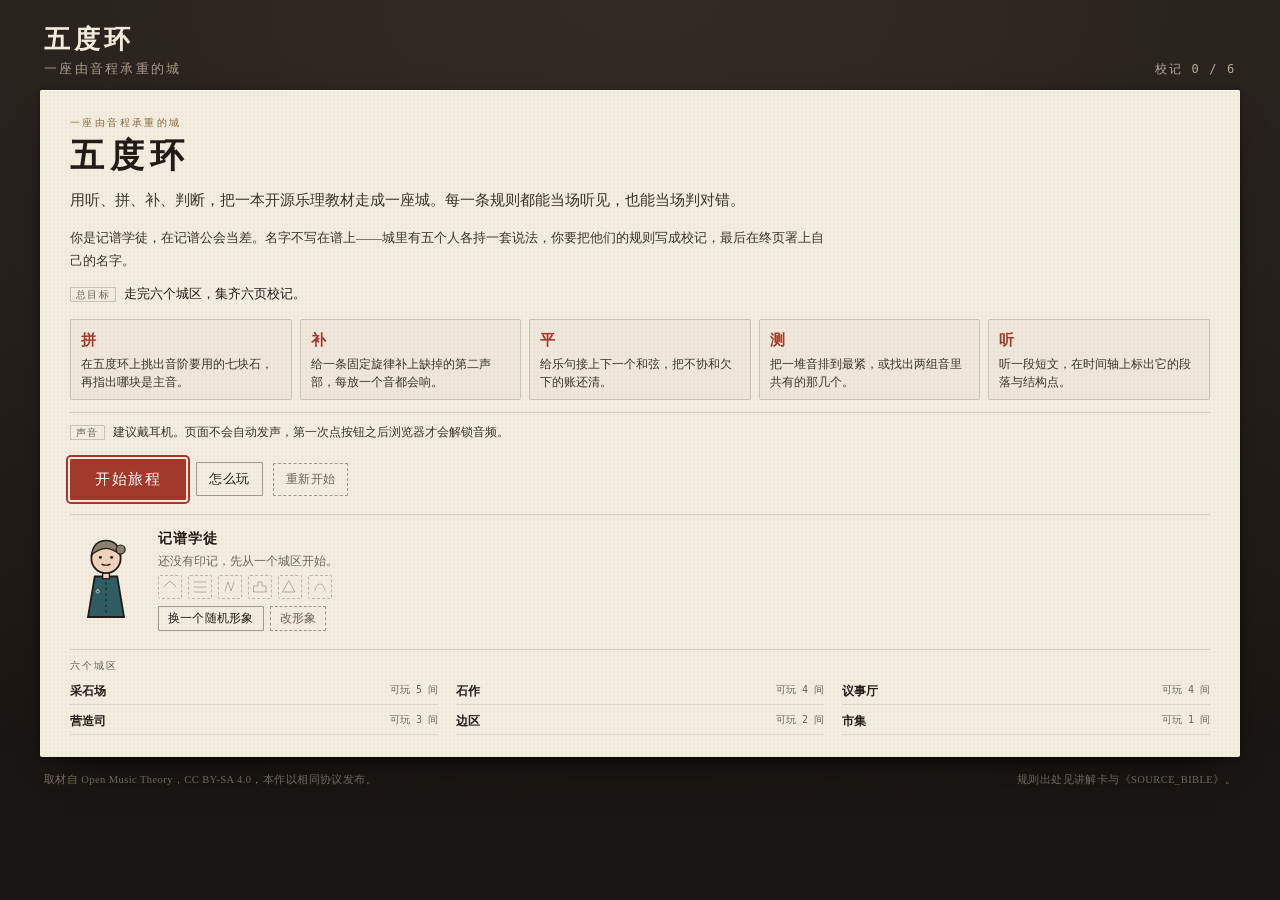
==== games/fifths-ring/app/index.html @ 3cb787b0 "feat(fifths-ring): 节奏桥梁 MVP — 两间可玩房 - 采石场新增两间节奏房：把桥板铺满（4/4，每拍落音）、复拍子的桥（6/8，两组落音且不得跨组界） - 动词只有「铺」：点小节" ====
<!DOCTYPE html>
<html lang="zh-Hans">
<head>
<meta charset="utf-8">
<meta name="viewport" content="width=device-width, initial-scale=1">
<title>五度环 · 一座由音程承重的城</title>
<link rel="stylesheet" href="styles.css?v=30">
</head>
<body>
<div class="desk">

  <header class="masthead">
    <div class="masthead-left">
      <div class="brand">五度环</div>
      <p class="subtitle">一座由音程承重的城</p>
    </div>
    <div class="masthead-right">
      <div class="seal-count">校记 <span id="sealCount">0</span> / <span id="sealTotal">6</span></div>
      <button class="btn btn-quiet" id="btnLanding" type="button" hidden>首页</button>
      <button class="btn btn-quiet" id="btnBackMap" type="button" hidden>回到环城</button>
    </div>
  </header>


  <main class="board landing" id="viewLanding" hidden>
    <section class="paper landing-paper">
      <div class="landing-head">
        <p class="landing-kicker">一座由音程承重的城</p>
        <h1 class="landing-title">五度环</h1>
        <p class="landing-lead">用听、拼、补、判断，把一本开源乐理教材走成一座城。每一条规则都能当场听见，也能当场判对错。</p>
      </div>

      <p class="landing-who">你是记谱学徒，在记谱公会当差。名字不写在谱上——城里有五个人各持一套说法，你要把他们的规则写成校记，最后在终页署上自己的名字。</p>

      <div class="landing-goal">
        <span class="m-label">总目标</span>走完六个城区，集齐六页校记。
      </div>

      <ul class="landing-actions" id="landingActions">
        <li><b>拼</b><span>在五度环上挑出音阶要用的七块石，再指出哪块是主音。</span></li>
        <li><b>补</b><span>给一条固定旋律补上缺掉的第二声部，每放一个音都会响。</span></li>
        <li><b>平</b><span>给乐句接上下一个和弦，把不协和欠下的账还清。</span></li>
        <li><b>测</b><span>把一堆音排到最紧，或找出两组音里共有的那几个。</span></li>
        <li><b>听</b><span>听一段短文，在时间轴上标出它的段落与结构点。</span></li>
      </ul>

      <div class="landing-sound">
        <span class="m-label">声音</span>建议戴耳机。页面不会自动发声，第一次点按钮之后浏览器才会解锁音频。
      </div>

      <div class="landing-cta">
        <button class="btn btn-ink btn-lg" id="btnStart" type="button">开始旅程</button>
        <button class="btn" id="btnHelpLanding" type="button">怎么玩</button>
        <button class="btn btn-quiet" id="btnReset" type="button">重新开始</button>
        <span class="reset-confirm" id="resetConfirm" hidden>
          这会清掉所有校记和进度，不能撤销。
          <button class="btn btn-danger" id="btnResetYes" type="button">确定清除</button>
          <button class="btn" id="btnResetNo" type="button">取消</button>
        </span>
      </div>

      <div class="landing-avatar" id="landingAvatar"></div>

      <div class="landing-districts">
        <div class="landing-districts-label">六个城区</div>
        <ul id="landingDistrictList"></ul>
      </div>
    </section>
  </main>

  <main class="board" id="viewMap" hidden>
    <section class="paper" aria-label="环城地图">
      <div class="paper-head">
        <h2>环城</h2>
        <div class="paper-meta">十二块石 · 六城区</div>
      </div>
      <div class="ring-host" id="cityHost"></div>
      <div class="city-note">相邻两块石相差一个纯五度。城区越往外，常音越弱。</div>
    </section>
    <aside class="margin-col">
      <div class="district-panel" id="districtPanel"></div>
      <div class="source-note">
        固定旋律与规则取自 Open Music Theory（CC BY-SA 4.0），谱面自绘。
        <span>角色与环城为虚构设定。</span>
      </div>
    </aside>
  </main>

  <main class="board" id="viewRoom" hidden>
    <section class="paper" aria-label="工作页">
      <div class="paper-head">
        <h2 id="roomTitle">—</h2>
        <div class="paper-meta" id="roomMeta">—</div>
      </div>
      <div class="room-body" id="roomBody"></div>
      <div class="controls" id="roomActions"></div>
    </section>
    <aside class="margin-col">
      <div class="bust">
        <div class="bust-art" id="avatarBust"></div>
        <div class="bust-side">
          <div class="bust-name">记谱学徒</div>
          <p class="avatar-say" id="avatarSay">卡住了就点下面的提示，我按三档给。</p>
          <button class="btn btn-hint" id="btnHint" type="button">让学徒提示</button>
        </div>
      </div>
      <div class="character">
        <div class="char-name" id="charName">—</div>
        <p class="char-line" id="charLine">—</p>
      </div>
      <div class="marks">
        <div class="marks-label">页边标记</div>
        <ul class="mark-list" id="markList"></ul>
      </div>
      <button class="btn btn-teach btn-help" id="btnHelp" type="button">怎么玩</button>
      <button class="btn btn-teach" id="btnTeach" type="button">这一章的讲解</button>
      <div class="source-note" id="roomSource">—</div>
    </aside>
  </main>

  <div class="veil" id="veil" hidden>
    <div class="sheet" role="dialog" aria-modal="true" aria-labelledby="verdictTitle">
      <div class="sheet-eyebrow" id="verdictEyebrow">校毕</div>
      <h2 id="verdictTitle">—</h2>
      <div id="verdictBody"></div>
      <div class="sheet-actions" id="sheetActions"></div>
    </div>
  </div>

  <div class="veil" id="teachVeil" hidden>
    <div class="sheet sheet-wide" role="dialog" aria-modal="true" aria-labelledby="teachTitle">
      <div class="sheet-eyebrow" id="teachWho">讲解</div>
      <h2 id="teachTitle">—</h2>
      <div id="teachBody"></div>
      <div class="sheet-actions">
        <button class="btn btn-ink" id="btnTeachClose" type="button">记下了</button>
      </div>
    </div>
  </div>

  <footer class="colophon">
    <span>取材自 Open Music Theory，CC BY-SA 4.0，本作以相同协议发布。</span>
    <span>规则出处见讲解卡与《SOURCE_BIBLE》。</span>
  </footer>
</div>
<script src="game.js?v=30"></script>
</body>
</html>
---- games/fifths-ring/app/styles.css ----
:root{
  --paper:#f3ede0;
  --paper-dim:#e7dfcd;
  --ink:#211c18;
  --ink-soft:#6f6455;
  --ochre:#a3392a;
  --indigo:#2f5d63;
  --gold:#8a6d3b;
  --desk:#241f1b;
  --serif:"Songti SC","Iowan Old Style",Georgia,"Times New Roman",serif;
  --mono:ui-monospace,"SFMono-Regular",Menlo,Consolas,monospace;
}

*{box-sizing:border-box}

/* hidden 必须真的隐藏，不能被组件的 display 规则盖掉 */
[hidden]{display:none !important}

html,body{margin:0;padding:0}

body{
  background:
    radial-gradient(120% 90% at 50% 0%, #332b25 0%, var(--desk) 60%, #1a1613 100%);
  color:var(--ink);
  font-family:var(--serif);
  min-height:100vh;
  padding:22px 20px 30px;
  -webkit-font-smoothing:antialiased;
}

.desk{max-width:1200px;margin:0 auto}

/* ---------- masthead ---------- */
.masthead{
  display:flex;justify-content:space-between;align-items:flex-end;
  padding:0 4px 12px;color:#e9e1d2;
}
.masthead .brand{
  margin:0;font-size:26px;font-weight:600;letter-spacing:.16em;
  color:#f1e9da;font-family:var(--serif);
}
.subtitle{
  margin:4px 0 0;font-size:12.5px;letter-spacing:.18em;
  color:#a99b88;text-transform:none;
}
.masthead-right{text-align:right;font-family:var(--mono);font-size:12px;color:#b7a998}
.seal-count{margin-top:3px;letter-spacing:.14em}

/* ---------- layout ---------- */
.board{
  display:grid;grid-template-columns:minmax(0,1fr) 286px;
  gap:18px;align-items:start;
}

/* ---------- paper ---------- */
.paper{
  background:var(--paper);
  border-radius:2px;
  padding:20px 22px 16px;
  box-shadow:0 1px 0 #fffdf7 inset, 0 18px 40px -22px #000, 0 2px 6px rgba(0,0,0,.35);
  position:relative;
}
.paper::after{
  content:"";position:absolute;inset:0;pointer-events:none;border-radius:2px;
  background-image:radial-gradient(rgba(120,105,85,.10) 1px, transparent 1px);
  background-size:4px 4px;opacity:.5;mix-blend-mode:multiply;
}
.paper-head{
  display:flex;justify-content:space-between;align-items:baseline;
  border-bottom:1px solid rgba(33,28,24,.22);padding-bottom:8px;margin-bottom:6px;
}
.paper-head h2{margin:0;font-size:17px;font-weight:600;letter-spacing:.06em}
.paper-meta{font-family:var(--mono);font-size:11.5px;color:var(--ink-soft);letter-spacing:.06em}

.score-host{width:100%;margin:2px 0 0}
.score-host svg{width:100%;height:auto;display:block}

/* ---------- palette ---------- */
.palette-host{border-top:1px solid rgba(33,28,24,.16);padding-top:10px;margin-top:4px}
.palette-label{
  font-size:12px;letter-spacing:.08em;color:var(--ink-soft);margin-bottom:8px;
}
.palette-label span{color:var(--ochre);font-family:var(--mono);font-weight:700}
.palette{display:flex;flex-wrap:wrap;gap:6px}

.pitch{
  font-family:var(--serif);
  background:transparent;border:1px solid rgba(33,28,24,.34);
  color:var(--ink);border-radius:1px;
  padding:5px 9px 4px;min-width:52px;cursor:pointer;
  display:flex;flex-direction:column;align-items:center;line-height:1.15;
  transition:background .12s,border-color .12s,transform .12s;
}
.pitch .note-name{font-size:15px;font-weight:600;letter-spacing:.02em}
.pitch .note-ivl{font-family:var(--mono);font-size:9.5px;color:var(--ink-soft);margin-top:2px;min-height:11px}
.pitch:hover{background:rgba(33,28,24,.06)}
.pitch:active{transform:translateY(1px)}
.pitch.is-ok{border-color:var(--indigo);box-shadow:inset 0 -2px 0 var(--indigo)}
.pitch.is-ok .note-ivl{color:var(--indigo)}
.pitch.is-current{background:rgba(163,57,42,.10);border-color:var(--ochre)}
.pitch .key-hint{
  font-family:var(--mono);font-size:9px;color:var(--ink-soft);margin-left:3px;
}

/* ---------- controls ---------- */
.controls{display:flex;gap:8px;flex-wrap:wrap;margin-top:12px;align-items:center}
.btn{
  font-family:var(--serif);font-size:13px;letter-spacing:.04em;
  background:transparent;color:var(--ink);
  border:1px solid rgba(33,28,24,.4);border-radius:1px;
  padding:7px 12px;cursor:pointer;transition:background .12s,border-color .12s;
}
.btn:hover{background:rgba(33,28,24,.07)}
.btn:active{transform:translateY(1px)}
.btn kbd{
  font-family:var(--mono);font-size:9.5px;border:1px solid rgba(33,28,24,.25);
  padding:0 3px;margin-left:5px;color:var(--ink-soft);border-radius:2px;
}
.btn-ink{
  border-color:var(--ochre);color:#fff;background:var(--ochre);
  margin-left:auto;padding:8px 18px;
}
.btn-ink:hover{background:#8f2f22}
.btn-quiet{border-style:dashed;color:var(--ink-soft);font-size:12px}

/* ---------- margin column ---------- */
.margin-col{display:flex;flex-direction:column;gap:12px;color:#ded4c4}
.master,.marks,.brief,.source-note{
  background:rgba(243,237,224,.055);
  border:1px solid rgba(243,237,224,.13);
  border-radius:2px;padding:12px 13px;
}
.master-label,.marks-label,.brief-label{
  font-family:var(--mono);font-size:10px;letter-spacing:.22em;
  color:#9a8b78;text-transform:uppercase;margin-bottom:7px;
}
.master-line{margin:0;font-size:13.5px;line-height:1.7;color:#efe7d8}
.master-hint{margin:8px 0 0;font-size:11.5px;line-height:1.6;color:#b9a992;font-style:italic}
.master-hint:empty{display:none}

.mark-list{list-style:none;margin:0;padding:0;display:flex;flex-direction:column;gap:7px}
.mark-list li{font-size:11.5px;line-height:1.55;color:#e6dccb;border-left:2px solid var(--ochre);padding-left:8px}
.mark-list li .code{font-family:var(--mono);font-size:9.5px;color:#c9a08f;letter-spacing:.06em}
.mark-list li .cite{font-family:var(--mono);font-size:9.5px;color:#8f8272;display:block;margin-top:1px}
.mark-list li.is-adv{border-left-color:var(--gold)}
.mark-list li.is-adv .code{color:#c3ab74}
.mark-list li.is-empty{border-left-color:rgba(243,237,224,.2);color:#a39583;font-style:italic}
.mark-list li.is-good{border-left-color:var(--indigo);color:#c3d8d5}

.brief p{margin:0;font-size:12px;line-height:1.72;color:#cfc3b0}
.source-note{font-size:10.5px;line-height:1.6;color:#8d8070;border-style:dashed}
.source-note span{display:block;margin-top:3px;color:#a89a86}

/* ---------- veil / verdict ---------- */
.veil{
  position:fixed;inset:0;background:rgba(18,15,12,.72);
  display:flex;align-items:center;justify-content:center;padding:24px;z-index:40;
  backdrop-filter:blur(2px);
}
.veil[hidden]{display:none}
.sheet{
  background:var(--paper);max-width:520px;width:100%;
  padding:26px 28px 22px;border-radius:2px;
  box-shadow:0 30px 60px -30px #000;
  border-top:3px double rgba(33,28,24,.5);
}
.sheet-eyebrow{font-family:var(--mono);font-size:10px;letter-spacing:.26em;color:var(--gold);text-transform:uppercase}
.sheet h2{margin:6px 0 10px;font-size:21px;font-weight:600;letter-spacing:.05em}
.sheet p{margin:0 0 6px;font-size:13.5px;line-height:1.75;color:#3b342c}
.sheet .verdict-list{margin:10px 0 4px;padding-left:18px;font-size:12.5px;line-height:1.7;color:#4a4137}
.sheet-actions{display:flex;gap:10px;margin-top:18px;flex-wrap:wrap}
.sheet-actions .btn{border-color:rgba(33,28,24,.45)}
.sheet-actions .btn-ink{border-color:var(--ochre)}

.colophon{
  display:flex;justify-content:space-between;gap:16px;flex-wrap:wrap;
  margin-top:16px;padding:0 4px;font-size:10.5px;color:#7d7264;letter-spacing:.04em;
}

/* ---------- svg bits ---------- */
.staff-line{stroke:rgba(33,28,24,.55);stroke-width:1}
.bar-line{stroke:rgba(33,28,24,.30);stroke-width:1}
.clef-letter{
  font-family:var(--serif);font-style:italic;font-weight:600;
  fill:var(--ink);letter-spacing:0;
}
.note-head{fill:var(--paper);stroke:var(--ink);stroke-width:1.7}
.note-head.is-empty{fill:none;stroke:var(--ochre);stroke-width:1.5;stroke-dasharray:2.4 2.2}
.note-head.is-bad{stroke:var(--ochre);stroke-width:2.2}
.note-head.is-active{stroke-width:2.6}
.ledger{stroke:rgba(33,28,24,.6);stroke-width:1}
.slot-hit{fill:transparent;cursor:pointer}
.slot-hit:hover{fill:rgba(163,57,42,.06)}
.accidental{font-family:var(--serif);font-size:15px;fill:var(--ink)}
.bar-num{font-family:var(--mono);font-size:9px;fill:rgba(111,100,85,.85)}
.marks-flag{stroke:var(--ochre);stroke-width:1.6;stroke-linecap:round}
.pulse-ring{fill:none;stroke:var(--ochre);stroke-width:1;opacity:.55}
.pulse-ring{animation:breathe 2s ease-in-out infinite}
@keyframes breathe{
  0%,100%{opacity:.18;r:11}
  50%{opacity:.6;r:15}
}
.voice-tag{font-family:var(--mono);font-size:9px;fill:rgba(111,100,85,.9);letter-spacing:.12em}

@media (max-width:940px){
  .board{grid-template-columns:1fr}
  .margin-col{flex-direction:row;flex-wrap:wrap}
  .margin-col > *{flex:1 1 240px}
}
@media (prefers-reduced-motion: reduce){
  .pulse-ring{animation:none;opacity:.45}
}

/* ================= 世界观层 ================= */

.board[hidden]{display:none}

.ring-host{width:100%;display:flex;justify-content:center;padding:6px 0 2px}
.ring-host svg{max-width:520px;width:100%;height:auto}
.city-note{
  border-top:1px solid rgba(33,28,24,.16);margin-top:8px;padding-top:8px;
  font-size:11.5px;color:var(--ink-soft);letter-spacing:.04em;
}

/* 地图节点 */
.city-ring{fill:none;stroke:rgba(33,28,24,.22);stroke-width:1;stroke-dasharray:3 4}
.city-node{fill:var(--paper);stroke:rgba(33,28,24,.55);stroke-width:1.2;cursor:pointer;transition:fill .12s}
.city-node:hover{fill:rgba(163,57,42,.07)}
.city-node.is-current{stroke:var(--ochre);stroke-width:2}
.city-node.is-sealed{fill:rgba(47,93,99,.07);stroke:rgba(47,93,99,.55)}
.city-node.is-locked{stroke:rgba(33,28,24,.28);stroke-dasharray:3 3}
.city-name{font-family:var(--serif);font-size:15px;fill:var(--ink);text-anchor:middle;letter-spacing:.08em;pointer-events:none}
.city-prog{font-family:var(--mono);font-size:9.5px;fill:var(--ink-soft);text-anchor:middle;pointer-events:none}
.city-lock{font-family:var(--mono);font-size:9px;fill:rgba(33,28,24,.4);text-anchor:middle;pointer-events:none}
.city-center{font-family:var(--serif);font-size:13px;fill:var(--gold);text-anchor:middle;letter-spacing:.3em}
.city-center-sub{font-family:var(--mono);font-size:9px;fill:rgba(111,100,85,.9);text-anchor:middle;letter-spacing:.1em}

/* 城区面板 */
.district-panel{
  background:rgba(243,237,224,.055);border:1px solid rgba(243,237,224,.13);
  border-radius:2px;padding:14px 14px 10px;color:#ded4c4;
}
.dp-name{font-family:var(--serif);font-size:16px;letter-spacing:.08em;color:#f0e8da;margin:0}
.dp-who{font-family:var(--mono);font-size:10px;letter-spacing:.16em;color:#a3947f;margin:5px 0 0}
.dp-desc{font-size:12px;line-height:1.7;color:#cfc3b0;margin:8px 0 10px}
.room-list{list-style:none;margin:0;padding:0;display:flex;flex-direction:column;gap:1px}
.room-row{
  display:flex;align-items:baseline;gap:8px;width:100%;text-align:left;
  background:transparent;border:0;border-top:1px solid rgba(243,237,224,.1);
  padding:8px 4px;cursor:pointer;color:#e6dccb;font-family:var(--serif);font-size:13px;
  transition:background .12s;
}
.room-row:hover{background:rgba(243,237,224,.06)}
.room-row .dot{font-family:var(--mono);font-size:9px;letter-spacing:.1em;min-width:46px;color:#9a8b78}
.room-row.is-clear .dot{color:#7fb0ad}
.room-row.is-open .dot{color:#e0b9a6}
.room-row.is-locked{color:#a39583}
.room-row.is-locked .dot{color:#7d7264}

/* 角色 */
.char-name{font-family:var(--mono);font-size:10px;letter-spacing:.26em;color:#a3947f;margin-bottom:7px}
.char-line{margin:0;font-size:13px;line-height:1.72;color:#efe7d8}
.character{background:rgba(243,237,224,.055);border:1px solid rgba(243,237,224,.13);border-radius:2px;padding:12px 13px}
.btn-teach{width:100%;border-style:solid;border-color:rgba(243,237,224,.22);color:#e6dccb;background:transparent}
.btn-teach:hover{background:rgba(243,237,224,.08)}

/* 环上选石 */
.ring-node{fill:var(--paper);stroke:rgba(33,28,24,.45);stroke-width:1.1;cursor:pointer;transition:fill .12s}
.ring-node:hover{fill:rgba(163,57,42,.08)}
.ring-node.is-sel{fill:rgba(33,28,24,.8);stroke:rgba(33,28,24,.9)}
.ring-node.is-tonic{fill:var(--ochre);stroke:#7c2a1e}
.ring-node.is-ghost{fill:none;stroke:rgba(47,93,99,.55);stroke-dasharray:3 3}
.ring-node.is-picked{fill:rgba(47,93,99,.75);stroke:rgba(47,93,99,.9)}
.ring-node.is-bad{stroke:var(--ochre);stroke-width:2.4}
.ring-label{font-family:var(--mono);font-size:10px;fill:var(--ink);text-anchor:middle;pointer-events:none}
.ring-label.is-sel{fill:var(--paper)}
.ring-deg{font-family:var(--mono);font-size:9px;fill:var(--ochre);text-anchor:middle;pointer-events:none}
.ring-hint{
  text-align:center;font-size:12.5px;color:var(--ink-soft);letter-spacing:.04em;
  min-height:20px;padding:6px 0 2px;
}
.ring-readout{
  border-top:1px solid rgba(33,28,24,.16);margin-top:6px;padding-top:9px;
  font-family:var(--mono);font-size:12px;color:var(--ink);line-height:1.8;letter-spacing:.04em;
}
.ring-readout b{color:var(--ochre);font-weight:600}

/* 账页 */
.ledger{
  border:1px solid rgba(33,28,24,.2);border-radius:1px;
  padding:12px 14px;background:rgba(231,223,205,.5);
  display:flex;flex-wrap:wrap;align-items:center;gap:10px;min-height:74px;
}
.ledger-item{
  font-family:var(--serif);font-size:22px;letter-spacing:.05em;color:var(--ink);
  border-bottom:1px solid rgba(33,28,24,.35);padding:2px 8px 4px;min-width:52px;text-align:center;
}
.ledger-item.is-new{color:var(--ochre);border-bottom-color:var(--ochre)}
.ledger-arrow{font-family:var(--mono);color:var(--ink-soft);font-size:11px}
.ledger-q{
  font-family:var(--serif);font-size:22px;color:rgba(163,57,42,.5);
  border:1px dashed rgba(163,57,42,.5);padding:2px 12px 4px;
}
.ledger-prompt{font-size:12.5px;color:var(--ink-soft);margin:12px 0 8px;line-height:1.7}
.ledger-options{display:flex;gap:10px;flex-wrap:wrap}
.chord-opt{
  font-family:var(--serif);background:transparent;border:1px solid rgba(33,28,24,.4);
  border-radius:1px;padding:10px 18px;cursor:pointer;color:var(--ink);
  display:flex;flex-direction:column;align-items:center;gap:3px;min-width:86px;
  transition:background .12s,border-color .12s;
}
.chord-opt:hover{background:rgba(33,28,24,.06)}
.chord-opt .rn{font-size:19px;letter-spacing:.04em}
.chord-opt .fn{font-family:var(--mono);font-size:9px;letter-spacing:.14em;color:var(--ink-soft)}
.chord-opt.is-bad{border-color:var(--ochre);background:rgba(163,57,42,.08)}
.chord-opt.is-done{border-color:var(--indigo);color:var(--indigo)}
.ledger-progress{font-family:var(--mono);font-size:10px;letter-spacing:.14em;color:var(--ink-soft);margin-top:10px}

/* 锁住的一章 */
.locked-note{
  border:1px dashed rgba(33,28,24,.35);border-radius:2px;padding:14px 16px;
  margin:6px 0 4px;background:rgba(231,223,205,.4);
}
.locked-note h3{margin:0 0 6px;font-size:14px;letter-spacing:.06em}
.locked-note p{margin:0 0 8px;font-size:12.5px;line-height:1.75;color:#4a4137}
.locked-tag{font-family:var(--mono);font-size:9.5px;letter-spacing:.16em;color:var(--ochre)}

/* 讲解卡 */
.sheet-wide{max-width:620px}
.teach-quote{
  border-left:2px solid rgba(163,57,42,.4);padding:2px 0 2px 12px;margin:12px 0;
  font-size:12.5px;line-height:1.8;color:#4a4137;font-style:italic;
}
.teach-cite{font-family:var(--mono);font-size:10px;color:var(--ink-soft);letter-spacing:.08em}
.teach-list{margin:10px 0;padding-left:18px;font-size:13px;line-height:1.8;color:#3b342c}
.teach-list li{margin-bottom:6px}

/* 结局 */
.sign-row{display:flex;gap:8px;margin-top:14px;align-items:center;flex-wrap:wrap}
.sign-row input{
  font-family:var(--serif);font-size:15px;padding:7px 10px;width:200px;
  background:transparent;border:1px solid rgba(33,28,24,.4);border-radius:1px;color:var(--ink);
}
.sign-row input:focus{outline:2px solid rgba(163,57,42,.5);outline-offset:1px}
.signed-name{
  font-family:var(--serif);font-size:20px;letter-spacing:.2em;color:var(--ochre);
  border-bottom:1px solid rgba(163,57,42,.5);padding-bottom:3px;display:inline-block;margin-top:6px;
}

/* ================= 曲式时间轴 ================= */
.form-host{width:100%;padding:4px 0 0}
.form-host svg{width:100%;height:auto;display:block}
.form-chips{display:flex;gap:8px;flex-wrap:wrap;margin:10px 0 2px}
.form-chip{
  font-family:var(--serif);background:transparent;border:1px solid rgba(33,28,24,.34);
  border-radius:1px;padding:7px 12px 6px;cursor:pointer;color:var(--ink);
  display:flex;flex-direction:column;align-items:flex-start;gap:2px;min-width:104px;
  transition:background .12s,border-color .12s;
}
.form-chip:hover{background:rgba(33,28,24,.06)}
.form-chip.is-on{border-color:var(--ochre);background:rgba(163,57,42,.09)}
.form-chip .chip-name{font-size:14px;letter-spacing:.05em}
.form-chip .chip-desc{font-family:var(--mono);font-size:9px;color:var(--ink-soft);letter-spacing:.04em}
.form-chip.is-on .chip-name{color:var(--ochre)}
.form-ref{
  font-family:var(--mono);font-size:11px;color:var(--ochre);
  border-top:1px solid rgba(33,28,24,.16);margin-top:8px;padding-top:8px;letter-spacing:.04em;
}

/* 试听时把环上的石头依次点亮，点不动也能看出点到了 */
.ring-node.is-playing{fill:var(--ochre);stroke:#7c2a1e;transition:fill .08s}

/* ================= 任务引导 ================= */
.mission{
  border:1px solid rgba(33,28,24,.22);border-radius:2px;
  padding:10px 13px 8px;margin:2px 0 10px;background:rgba(231,223,205,.34);
}
.mission-head{font-family:var(--mono);font-size:9.5px;letter-spacing:.22em;color:var(--ochre);margin-bottom:6px}
.mission-goal{margin:0 0 6px;font-size:13.5px;line-height:1.6;color:var(--ink);font-weight:600}
.mission-steps{margin:0 0 6px;padding-left:19px;font-size:12px;line-height:1.6;color:#3b342c}
.mission-steps li{margin-bottom:1px}
.mission-done{margin:0 0 7px;font-size:12px;line-height:1.6;color:#3b342c}
.m-label{
  font-family:var(--mono);font-size:9.5px;letter-spacing:.14em;color:var(--ink-soft);
  margin-right:8px;border:1px solid rgba(33,28,24,.2);padding:1px 5px;border-radius:1px;
}
.mission-status{
  display:flex;gap:18px;flex-wrap:wrap;
  border-top:1px solid rgba(33,28,24,.16);padding-top:6px;
  font-family:var(--mono);font-size:11px;color:var(--ink);
}
.ms-progress{color:var(--ink)}
.ms-next{color:var(--indigo)}
.work-area{margin-bottom:4px}
.action-bar{display:flex;gap:22px;flex-wrap:wrap;align-items:flex-start}
.action-group{display:flex;flex-direction:column;gap:6px}
.action-group .group-label{font-family:var(--mono);font-size:9px;letter-spacing:.18em;color:var(--ink-soft)}
.action-group .group-body{display:flex;gap:8px;flex-wrap:wrap;align-items:center}
.action-group:last-child{margin-left:auto;align-items:flex-end}
.action-bar .btn-ink{margin-left:0}
.submit-hint{font-family:var(--mono);font-size:10.5px;color:var(--ink-soft)}
.submit-hint.is-warn{color:var(--ochre)}
.help-goal{font-size:14px;line-height:1.7;font-weight:600;margin:0 0 10px}
.help-done{font-size:12.5px;line-height:1.7;margin:10px 0 0;color:#3b342c}
@media (max-width:940px){
  .action-group:last-child{margin-left:0;align-items:flex-start}
  .mission-status{gap:10px}
}

/* 房间内的环收小一档，保证任务卡、环、提交按钮同屏 */
.work-area .ring-host svg{max-width:430px}

/* 宽屏下环形房间改成左右两栏：任务在左，环在右，一屏能看全 */
@media (min-width:1100px){
  .room-body.kind-scale, .room-body.kind-set{
    display:grid;grid-template-columns:minmax(320px,430px) 1fr;gap:20px;align-items:start;
  }
  .room-body.kind-scale .mission, .room-body.kind-set .mission{grid-column:1;margin:0}
  .room-body.kind-scale .work-area, .room-body.kind-set .work-area{grid-column:2;margin:0}
  .room-body.kind-scale .work-area .ring-host svg,
  .room-body.kind-set .work-area .ring-host svg{max-width:400px}
}

/* ================= 落地页 ================= */
.board.landing{grid-template-columns:1fr}
.landing-paper{padding:26px 30px 22px}
.landing-kicker{font-family:var(--mono);font-size:10px;letter-spacing:.24em;color:var(--gold);margin:0 0 6px}
.landing-title{font-size:34px;letter-spacing:.18em;margin:0 0 10px;font-weight:600;line-height:1.2}
.landing-lead{margin:0;font-size:15px;line-height:1.8;color:#3b342c;max-width:760px}
.landing-who{margin:12px 0 0;font-size:13px;line-height:1.8;color:#3b342c;max-width:760px}
.landing-goal{margin:10px 0 0;font-size:13px;line-height:1.7;color:var(--ink)}
.landing-actions{
  list-style:none;padding:0;margin:14px 0 0;
  display:grid;grid-template-columns:repeat(5,minmax(0,1fr));gap:8px;
}
.landing-actions li{
  border:1px solid rgba(33,28,24,.18);border-radius:2px;
  padding:8px 10px;font-size:11.5px;line-height:1.6;color:#3b342c;
  background:rgba(231,223,205,.3);
}
.landing-actions b{display:block;font-size:15px;margin-bottom:3px;color:var(--ochre);letter-spacing:.08em}
.landing-sound{
  margin:12px 0 0;padding-top:9px;border-top:1px solid rgba(33,28,24,.14);
  font-size:12px;line-height:1.7;color:#3b342c;
}
.landing-cta{display:flex;gap:10px;align-items:center;flex-wrap:wrap;margin:16px 0 4px}
.landing-cta .btn-ink{margin-left:0}
.btn-lg{font-size:15px;padding:10px 24px;letter-spacing:.1em}
.btn-danger{border-color:var(--ochre);color:#fff;background:var(--ochre)}
.btn-danger:hover{background:#8f2f22}
.reset-confirm{
  display:inline-flex;gap:8px;align-items:center;flex-wrap:wrap;
  font-size:12px;color:var(--ochre);
}
.landing-districts{margin-top:14px;padding-top:10px;border-top:1px solid rgba(33,28,24,.14)}
.landing-districts-label{font-family:var(--mono);font-size:9.5px;letter-spacing:.2em;color:var(--ink-soft);margin-bottom:6px}
#landingDistrictList{list-style:none;padding:0;margin:0;display:grid;grid-template-columns:repeat(3,minmax(0,1fr));gap:4px 18px}
.ld-row{display:flex;justify-content:space-between;gap:8px;font-size:12px;padding:4px 0;border-bottom:1px solid rgba(33,28,24,.1)}
.ld-meta{font-family:var(--mono);font-size:10px;color:var(--ink-soft);white-space:nowrap}

/* 键盘焦点要看得见 */
.btn:focus-visible,.pitch:focus-visible,.chord-opt:focus-visible,.form-chip:focus-visible,
.room-row:focus-visible{outline:2px solid var(--ochre);outline-offset:2px}

@media (max-width:940px){
  .landing-actions{grid-template-columns:repeat(2,minmax(0,1fr))}
  #landingDistrictList{grid-template-columns:repeat(2,minmax(0,1fr))}
  .landing-title{font-size:28px}
}
@media (max-width:520px){
  .landing-actions{grid-template-columns:1fr}
  #landingDistrictList{grid-template-columns:1fr}
}

/* ================= 化身、印记、校记 ================= */
.avatar-svg{display:block}
.map-avatar{display:flex;justify-content:center;pointer-events:none}
.map-avatar svg{filter:drop-shadow(0 2px 2px rgba(0,0,0,.15))}

.landing-avatar{margin:14px 0 0;padding-top:12px;border-top:1px solid rgba(33,28,24,.14)}
.landing-av-row{display:flex;gap:16px;align-items:center}
.landing-av-side{display:flex;flex-direction:column;gap:5px}
.landing-av-name{font-size:14px;font-weight:600;letter-spacing:.08em}
.landing-av-sub{font-size:12px;color:var(--ink-soft)}

.creator{border:1px solid rgba(33,28,24,.2);border-radius:2px;padding:10px 12px;background:rgba(231,223,205,.3);max-width:640px}
.creator-head{font-family:var(--mono);font-size:9.5px;letter-spacing:.2em;color:var(--ochre);margin-bottom:8px}
.creator-cols{display:grid;grid-template-columns:110px 1fr;gap:14px;align-items:start}
.creator-preview{display:flex;justify-content:center;align-items:flex-start}
.creator-opts{display:flex;flex-direction:column;gap:5px}
.creator-row{display:flex;align-items:center;gap:10px}
.creator-label{font-size:11.5px;color:var(--ink-soft);min-width:34px}
.creator-swatches{display:flex;gap:5px;flex-wrap:wrap}
.swatch{
  width:26px;height:24px;border:1px solid rgba(33,28,24,.35);border-radius:2px;
  cursor:pointer;background:transparent;font-family:var(--mono);font-size:9px;color:var(--ink);
  display:inline-flex;align-items:center;justify-content:center;padding:0;
}
.swatch.is-on{outline:2px solid var(--ochre);outline-offset:1px}
.swatch-glyph{display:block}
.creator-foot{display:flex;justify-content:flex-end;margin-top:8px}

.mark-row{display:flex;gap:6px;align-items:center}
.mark-slot{
  width:24px;height:24px;border:1px dashed rgba(33,28,24,.25);border-radius:2px;
  display:inline-flex;align-items:center;justify-content:center;color:rgba(33,28,24,.3);
}
.mark-slot.is-on{color:var(--ochre);border-style:solid;border-color:rgba(163,57,42,.45);background:rgba(163,57,42,.06)}
.panel-marks{margin:8px 0 6px;padding-top:8px;border-top:1px solid rgba(243,237,224,.12)}

.next-stop{
  display:flex;flex-direction:column;gap:2px;width:100%;text-align:left;
  background:rgba(163,57,42,.10);border:1px solid rgba(163,57,42,.35);border-radius:2px;
  padding:8px 10px;margin:8px 0;cursor:pointer;color:#f0e8da;font-family:var(--serif);
}
.next-stop:hover{background:rgba(163,57,42,.18)}
.next-stop.is-done{cursor:default;background:rgba(243,237,224,.06);border-color:rgba(243,237,224,.2);color:#cfc3b0;font-size:12px}
.next-label{font-family:var(--mono);font-size:9px;letter-spacing:.18em;color:#e0b9a6}
.next-title{font-size:14px}

.bust{display:flex;gap:10px;align-items:flex-start;background:rgba(243,237,224,.055);border:1px solid rgba(243,237,224,.13);border-radius:2px;padding:10px 12px}
.bust-art{flex:0 0 auto;line-height:0}
.bust-side{display:flex;flex-direction:column;gap:4px;min-width:0}
.bust-name{font-family:var(--mono);font-size:9.5px;letter-spacing:.16em;color:#a3947f}
.avatar-say{margin:0;font-size:11.5px;line-height:1.6;color:#e6dccb}
.btn-hint{border-color:rgba(243,237,224,.3);color:#e6dccb;font-size:12px;padding:5px 9px;align-self:flex-start}
.btn-hint:hover{background:rgba(243,237,224,.08)}

.verdict-avatar{display:flex;align-items:center;gap:10px;margin:0 0 10px;color:#5a5147;font-size:12.5px}
.verdict-avatar svg{flex:0 0 auto}

.ending-head{display:flex;gap:14px;align-items:flex-start;margin-bottom:10px}
.ending-side{display:flex;flex-direction:column;gap:6px;min-width:0}
.ending-seal-row{display:flex;align-items:center;gap:8px;font-size:11.5px;color:#5a5147}
.ending-note{font-size:13px;line-height:1.7;color:#3b342c}
.record-summary{margin:8px 0 0}
.ending-tip{font-size:11.5px;color:var(--ink-soft);margin:8px 0 0}
.signed-name{font-family:var(--serif);font-size:20px;letter-spacing:.2em;color:var(--ochre);border-bottom:1px solid rgba(163,57,42,.5);padding-bottom:3px;display:inline-block}

.hint-focus{outline:2px dashed var(--ochre);outline-offset:4px;background:rgba(163,57,42,.05);border-radius:3px}

.compass-ring .ring-node.is-ghost{stroke-dasharray:3 3}

@media (max-width:940px){
  .creator-cols{grid-template-columns:1fr}
  .creator-preview{justify-content:flex-start}
  .landing-av-row{flex-wrap:wrap}
  .bust{flex-direction:row}
}

.map-avatar svg{opacity:.96}
.panel-identity{display:flex;gap:10px;align-items:center;margin:6px 0 8px;padding:6px 0;border-top:1px solid rgba(243,237,224,.12);border-bottom:1px solid rgba(243,237,224,.12)}
.panel-identity-side{display:flex;flex-direction:column;gap:4px}
.panel-here{font-family:var(--mono);font-size:9.5px;letter-spacing:.16em;color:#e0b9a6}
@media (max-width:940px){ .panel-identity{align-items:flex-start} }

/* 深色侧栏里的印记槽要提亮，否则看不见 */
.panel-identity .mark-slot{border-color:rgba(243,237,224,.22);color:rgba(243,237,224,.3)}
.panel-identity .mark-slot.is-on{border-color:rgba(224,185,166,.6);color:#e0b9a6;background:rgba(224,185,166,.12)}
.dp-name{color:#f0e8da}

/* 随机化身：次要操作，不抢主 CTA */
.avatar-actions{display:flex;gap:6px;flex-wrap:wrap;margin-top:2px}
.btn-mini{font-size:11.5px;padding:4px 9px;letter-spacing:.02em}

/* ================= 节奏桥梁 ================= */
.rhythm-host{display:flex;flex-direction:column;gap:10px;margin:4px 0 10px}
.rb-row{border:1px solid rgba(33,28,24,.2);border-radius:2px;padding:8px 10px;background:rgba(231,223,205,.28)}
.rb-row.is-active{border-color:var(--ochre);box-shadow:inset 0 0 0 1px rgba(163,57,42,.22)}
.rb-head{display:flex;justify-content:space-between;font-size:12px;margin-bottom:6px;color:var(--ink)}
.rb-left{font-family:var(--mono);font-size:11px;color:var(--ink-soft)}
.rb-left.is-full{color:var(--indigo)}
.rb-left.is-over{color:var(--ochre)}
.rb-track{position:relative;display:flex;height:36px;background:rgba(33,28,24,.05);border:1px solid rgba(33,28,24,.18);overflow:hidden;cursor:pointer}
.rb-div{position:absolute;top:0;bottom:0;width:1px;background:rgba(33,28,24,.35)}
.rb-plank{flex:0 0 auto;display:flex;align-items:center;justify-content:center;border-right:1px solid rgba(243,237,224,.6);background:rgba(163,57,42,.16);font-family:var(--mono);font-size:10px;color:var(--ink);overflow:hidden}
.rb-plank.is-rest{background:repeating-linear-gradient(45deg, rgba(111,100,85,.14), rgba(111,100,85,.14) 4px, transparent 4px, transparent 8px);color:var(--ink-soft)}
.rb-empty{position:absolute;left:0;right:0;top:50%;transform:translateY(-50%);text-align:center;font-size:11px;color:rgba(111,100,85,.7);pointer-events:none}
.rhythm-palette{display:flex;flex-direction:column;gap:6px;margin-bottom:6px}
.rp-row{display:flex;gap:6px;align-items:center;flex-wrap:wrap}
.rp-label{font-family:var(--mono);font-size:9.5px;letter-spacing:.16em;color:var(--ink-soft);min-width:30px}
.rp-tile{font-family:var(--serif);font-size:12px;padding:6px 8px;border:1px solid rgba(33,28,24,.35);background:transparent;border-radius:2px;cursor:pointer;color:var(--ink)}
.rp-tile:hover{background:rgba(33,28,24,.06)}
.rp-tile:active{transform:translateY(1px)}
.rp-tile.is-rest{border-style:dashed;color:var(--ink-soft)}
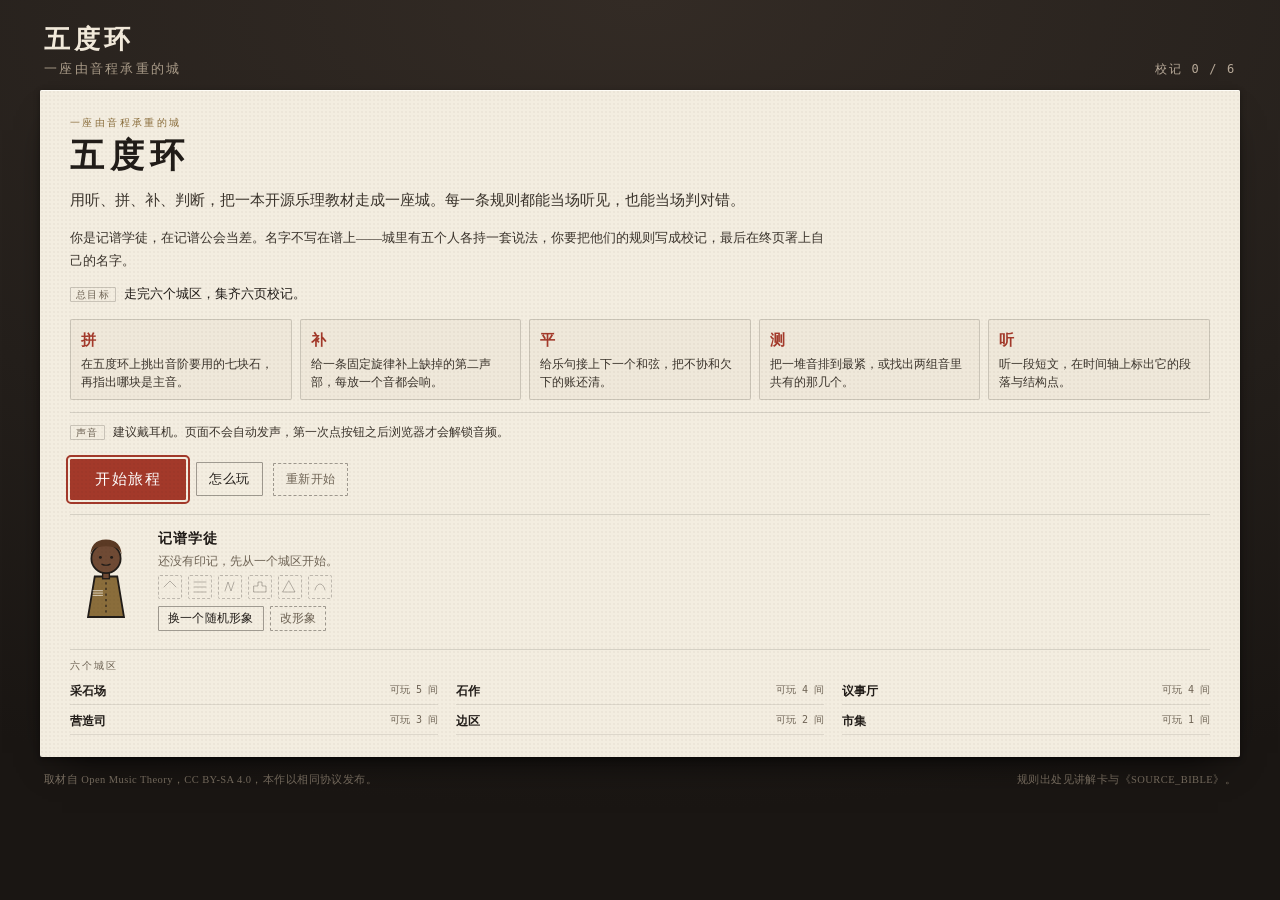
==== commit 6e68c9f8: "fix(fifths-ring): 校记选完补触发结局；补 19 间通关矩阵 - 最后一个城区选完校记后直接回地图，终局不触发；改为校记选择后检查结局资格 - 节奏房提交提示改用判定结果，避免「铺满但" ====
--- a/games/fifths-ring/app/index.html
+++ b/games/fifths-ring/app/index.html
@@ -4,7 +4,7 @@
 <meta charset="utf-8">
 <meta name="viewport" content="width=device-width, initial-scale=1">
 <title>五度环 · 一座由音程承重的城</title>
-<link rel="stylesheet" href="styles.css?v=30">
+<link rel="stylesheet" href="styles.css?v=31">
 </head>
 <body>
 <div class="desk">
@@ -143,6 +143,6 @@
     <span>规则出处见讲解卡与《SOURCE_BIBLE》。</span>
   </footer>
 </div>
-<script src="game.js?v=30"></script>
+<script src="game.js?v=31"></script>
 </body>
 </html>
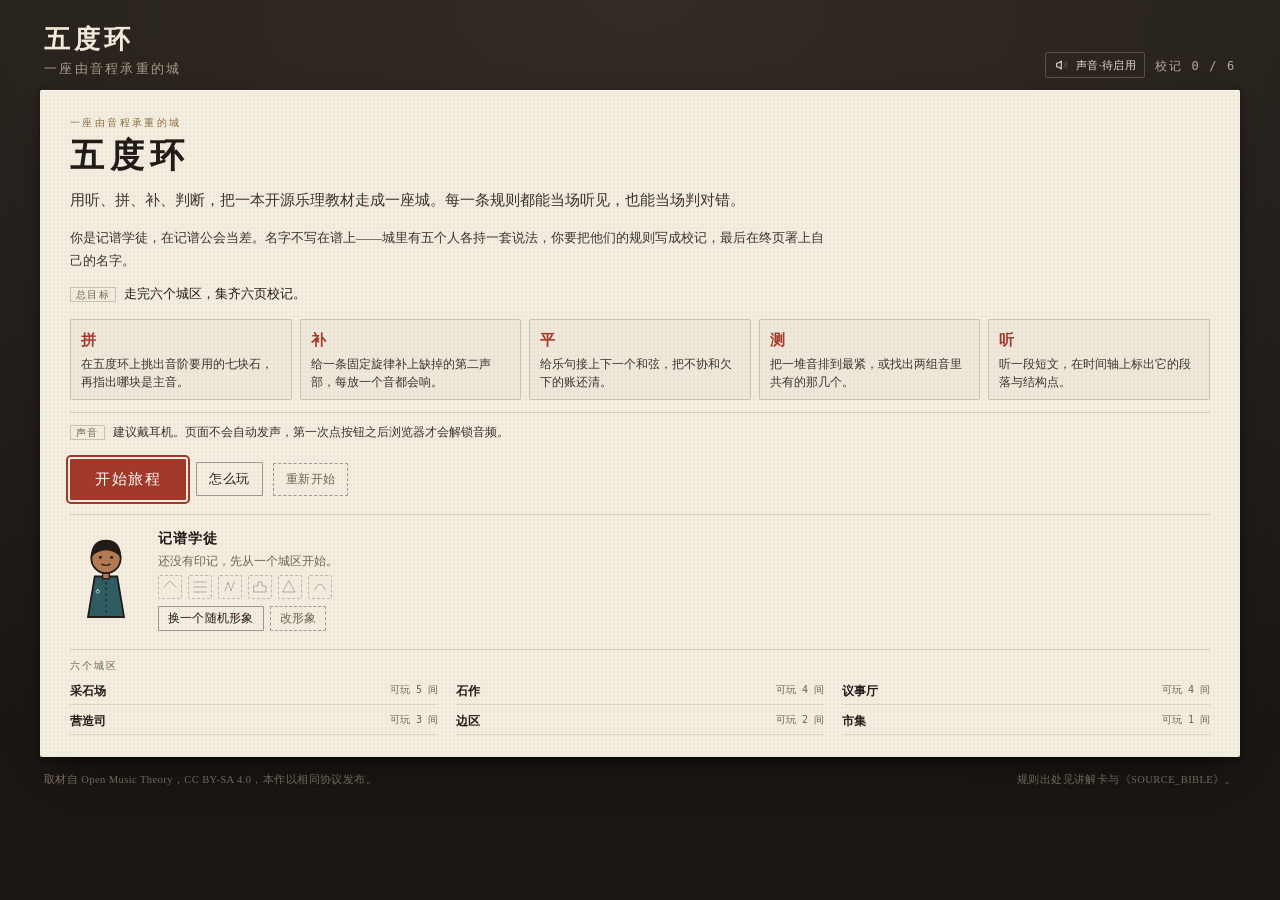
==== commit 8d1b83d1: "feat(fifths-ring): 声音状态、诊断面板与移动端音频兼容 - 新增音频状态机：未检测/待手势/启用中/可用/已暂停/不支持/失败，所有发声走同一 ensureAudio 门，只建一个 " ====
--- a/games/fifths-ring/app/index.html
+++ b/games/fifths-ring/app/index.html
@@ -4,7 +4,7 @@
 <meta charset="utf-8">
 <meta name="viewport" content="width=device-width, initial-scale=1">
 <title>五度环 · 一座由音程承重的城</title>
-<link rel="stylesheet" href="styles.css?v=31">
+<link rel="stylesheet" href="styles.css?v=33">
 </head>
 <body>
 <div class="desk">
@@ -15,6 +15,15 @@
       <p class="subtitle">一座由音程承重的城</p>
     </div>
     <div class="masthead-right">
+      <button class="audio-chip" id="audioChip" type="button" data-audio-state="undetected">
+        <svg viewBox="0 0 24 24" width="16" height="16" aria-hidden="true">
+          <path d="M4 9h3l4-3v12l-4-3H4z" fill="none" stroke="currentColor" stroke-width="1.6" stroke-linejoin="round"/>
+          <path class="audio-wave" d="M15 9.5a3.5 3.5 0 0 1 0 5" fill="none" stroke="currentColor" stroke-width="1.6" stroke-linecap="round"/>
+          <path class="audio-wave2" d="M17.4 7.2a7 7 0 0 1 0 9.6" fill="none" stroke="currentColor" stroke-width="1.6" stroke-linecap="round"/>
+        </svg>
+        <span id="audioChipText">声音·待启用</span>
+      </button>
+      <span id="audioLive" class="sr-only" aria-live="polite"></span>
       <div class="seal-count">校记 <span id="sealCount">0</span> / <span id="sealTotal">6</span></div>
       <button class="btn btn-quiet" id="btnLanding" type="button" hidden>首页</button>
       <button class="btn btn-quiet" id="btnBackMap" type="button" hidden>回到环城</button>
@@ -127,6 +136,19 @@
     </div>
   </div>
 
+
+  <div class="veil" id="audioVeil" hidden>
+    <div class="sheet" role="dialog" aria-modal="true" aria-labelledby="audioTitle">
+      <div class="sheet-eyebrow">声音</div>
+      <h2 id="audioTitle">声音状态与诊断</h2>
+      <div id="audioBody"></div>
+      <div class="sheet-actions" id="audioActions"></div>
+      <div class="sheet-actions">
+        <button class="btn" id="audioClose" type="button">关闭</button>
+      </div>
+    </div>
+  </div>
+
   <div class="veil" id="teachVeil" hidden>
     <div class="sheet sheet-wide" role="dialog" aria-modal="true" aria-labelledby="teachTitle">
       <div class="sheet-eyebrow" id="teachWho">讲解</div>
@@ -143,6 +165,6 @@
     <span>规则出处见讲解卡与《SOURCE_BIBLE》。</span>
   </footer>
 </div>
-<script src="game.js?v=31"></script>
+<script src="game.js?v=33"></script>
 </body>
 </html>
--- a/games/fifths-ring/app/styles.css
+++ b/games/fifths-ring/app/styles.css
@@ -583,3 +583,28 @@
 .rp-tile:hover{background:rgba(33,28,24,.06)}
 .rp-tile:active{transform:translateY(1px)}
 .rp-tile.is-rest{border-style:dashed;color:var(--ink-soft)}
+
+/* ================= 声音状态与诊断 ================= */
+.masthead-right{display:flex;align-items:center;gap:10px;flex-wrap:wrap;justify-content:flex-end}
+.audio-chip{
+  display:inline-flex;align-items:center;gap:6px;background:transparent;
+  border:1px solid rgba(243,237,224,.22);color:#e6dccb;border-radius:2px;
+  padding:4px 8px;font-family:var(--serif);font-size:11px;cursor:pointer;letter-spacing:.04em;
+}
+.audio-chip:hover{background:rgba(243,237,224,.08)}
+.audio-chip:focus-visible{outline:2px solid #e0b9a6;outline-offset:2px}
+.audio-chip .audio-wave,.audio-chip .audio-wave2{opacity:.25}
+.audio-chip[data-audio-state="ready"]{border-color:rgba(127,176,173,.6);color:#9fd0cc}
+.audio-chip[data-audio-state="ready"] .audio-wave,.audio-chip[data-audio-state="ready"] .audio-wave2{opacity:1}
+.audio-chip[data-audio-state="suspended"],.audio-chip[data-audio-state="failed"],
+.audio-chip[data-audio-state="unsupported"]{border-color:rgba(224,185,166,.5);color:#e0b9a6}
+.audio-state-line{font-weight:600;font-size:13.5px;margin:0 0 6px;color:#211c18}
+.audio-note{font-size:12px;line-height:1.7;color:#3b342c;margin:0 0 8px}
+.audio-facts{display:grid;grid-template-columns:auto 1fr;gap:4px 16px;font-family:var(--mono);font-size:11.5px;margin:10px 0;color:#3b342c}
+.audio-facts dt{color:var(--ink-soft)}
+.audio-facts dd{margin:0}
+.audio-ask{margin:10px 0 6px;font-size:12.5px;color:#3b342c}
+.audio-heard{display:flex;gap:8px;margin-bottom:8px}
+.audio-tips{font-size:12px;line-height:1.85;color:#3b342c;padding-left:18px;margin:6px 0 10px}
+.audio-diag-box{width:100%;height:120px;font-family:var(--mono);font-size:11px;margin-top:8px;border:1px solid rgba(33,28,24,.3);border-radius:2px;padding:6px}
+.sr-only{position:absolute;width:1px;height:1px;padding:0;margin:-1px;overflow:hidden;clip:rect(0 0 0 0);white-space:nowrap;border:0}
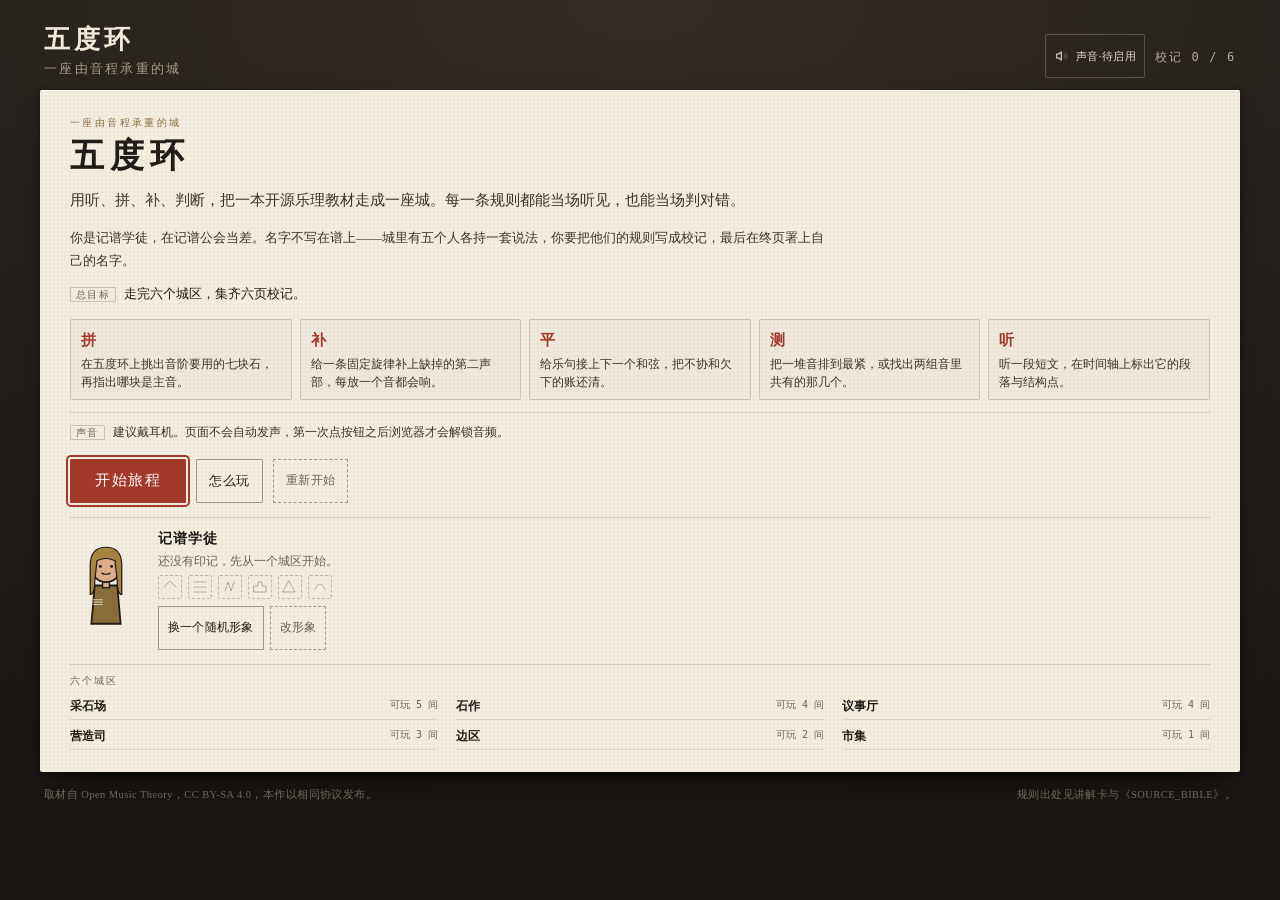
==== commit 19b37493: "feat(fifths-ring): P0 体验三件——试音、对照听、44px 触控 - 试音浮层：首次进房前 12 块石头随便点、只发声不判定，可跳过，每局一次，不动房间计数 - 对照听：任何房间失" ====
--- a/games/fifths-ring/app/index.html
+++ b/games/fifths-ring/app/index.html
@@ -4,7 +4,7 @@
 <meta charset="utf-8">
 <meta name="viewport" content="width=device-width, initial-scale=1">
 <title>五度环 · 一座由音程承重的城</title>
-<link rel="stylesheet" href="styles.css?v=33">
+<link rel="stylesheet" href="styles.css?v=34">
 </head>
 <body>
 <div class="desk">
@@ -127,6 +127,21 @@
     </aside>
   </main>
 
+
+  <div class="veil warmup" id="warmupVeil" hidden>
+    <div class="sheet" role="dialog" aria-modal="true" aria-labelledby="warmupTitle">
+      <div class="sheet-eyebrow">第一课</div>
+      <h2 id="warmupTitle">先听</h2>
+      <p class="warmup-lead">这一屏不用答什么。点石头，听声音。</p>
+      <div class="warmup-ring" id="warmupRing"></div>
+      <p class="warmup-hint" id="warmupHint">点一块石头，听听它。</p>
+      <div class="sheet-actions">
+        <button class="btn btn-ink" id="warmupDone" type="button">记下了</button>
+        <button class="btn btn-quiet" id="warmupSkip" type="button">跳过</button>
+      </div>
+    </div>
+  </div>
+
   <div class="veil" id="veil" hidden>
     <div class="sheet" role="dialog" aria-modal="true" aria-labelledby="verdictTitle">
       <div class="sheet-eyebrow" id="verdictEyebrow">校毕</div>
@@ -165,6 +180,6 @@
     <span>规则出处见讲解卡与《SOURCE_BIBLE》。</span>
   </footer>
 </div>
-<script src="game.js?v=33"></script>
+<script src="game.js?v=34"></script>
 </body>
 </html>
--- a/games/fifths-ring/app/styles.css
+++ b/games/fifths-ring/app/styles.css
@@ -608,3 +608,21 @@
 .audio-tips{font-size:12px;line-height:1.85;color:#3b342c;padding-left:18px;margin:6px 0 10px}
 .audio-diag-box{width:100%;height:120px;font-family:var(--mono);font-size:11px;margin-top:8px;border:1px solid rgba(33,28,24,.3);border-radius:2px;padding:6px}
 .sr-only{position:absolute;width:1px;height:1px;padding:0;margin:-1px;overflow:hidden;clip:rect(0 0 0 0);white-space:nowrap;border:0}
+
+/* ================= 试音浮层 ================= */
+.warmup .sheet{max-width:540px}
+.warmup-lead{margin:0 0 6px;font-size:13.5px;line-height:1.7;color:#3b342c}
+.warmup-ring{display:flex;justify-content:center;margin:4px 0}
+.warmup-ring svg{max-width:330px;width:100%;height:auto}
+.warmup-hint{text-align:center;font-size:12.5px;color:var(--ink-soft);min-height:20px;margin:2px 0 10px}
+
+/* ================= 触控目标 ≥44px ================= */
+.btn{min-height:44px}
+.pitch{min-height:44px}
+.rp-tile{min-height:44px;min-width:56px}
+.chord-opt{min-height:48px}
+.form-chip{min-height:44px}
+.room-row{min-height:44px}
+.swatch{min-height:44px;min-width:44px}
+.audio-chip{min-height:44px;padding-top:8px;padding-bottom:8px}
+.rb-track{height:44px}
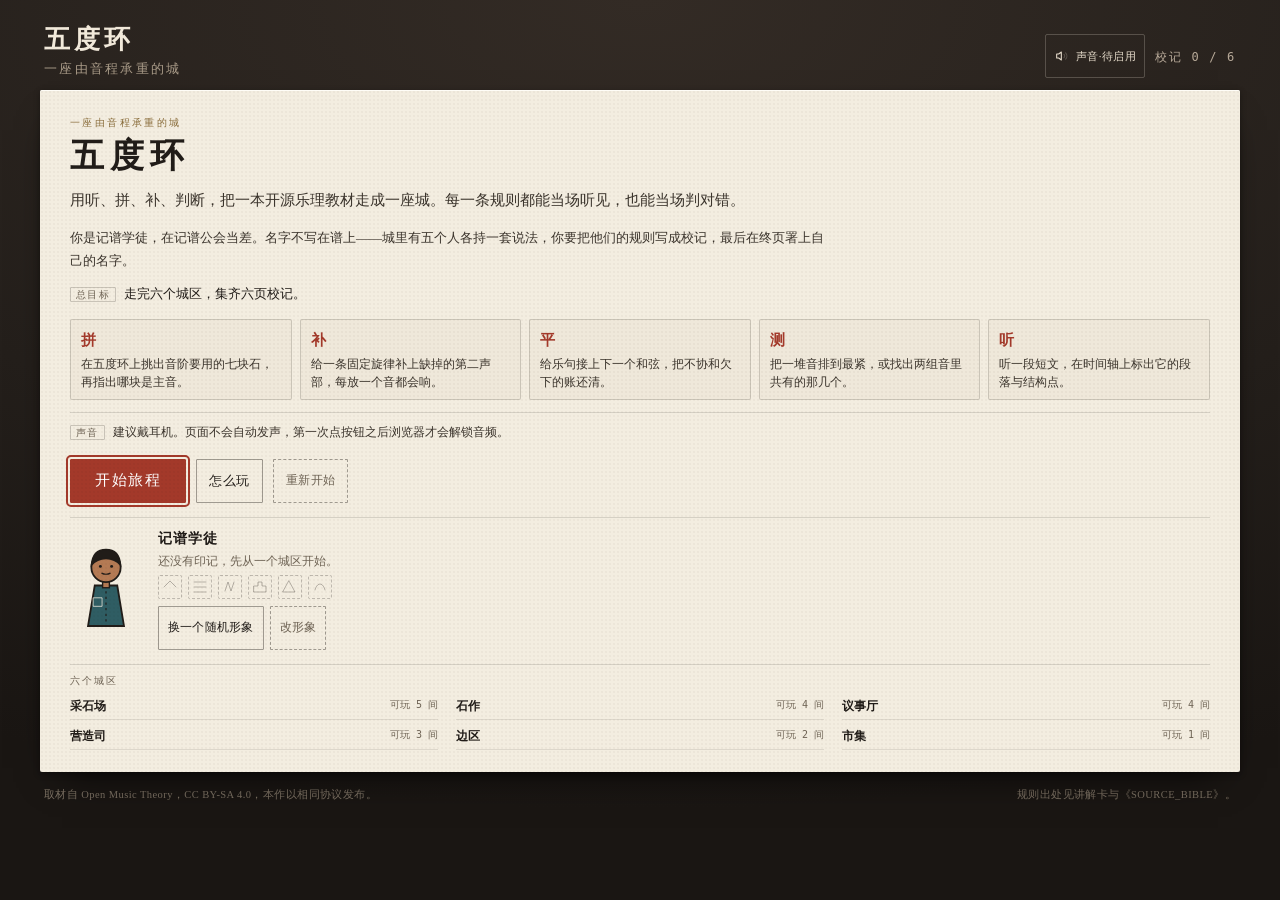
==== commit e13bc6a0: "feat(fifths-ring): 对照听深化、地图常音、校记页导出 - A 对照听：先放玩家版本再放标准答案（间隔 0.48s），页边与谱面标出第一处差异；对位/节奏/和声已覆盖 - B 地图常音" ====
--- a/games/fifths-ring/app/index.html
+++ b/games/fifths-ring/app/index.html
@@ -4,7 +4,7 @@
 <meta charset="utf-8">
 <meta name="viewport" content="width=device-width, initial-scale=1">
 <title>五度环 · 一座由音程承重的城</title>
-<link rel="stylesheet" href="styles.css?v=34">
+<link rel="stylesheet" href="styles.css?v=35">
 </head>
 <body>
 <div class="desk">
@@ -84,6 +84,7 @@
         <div class="paper-meta">十二块石 · 六城区</div>
       </div>
       <div class="ring-host" id="cityHost"></div>
+      <div class="city-audio" id="cityAudio"></div>
       <div class="city-note">相邻两块石相差一个纯五度。城区越往外，常音越弱。</div>
     </section>
     <aside class="margin-col">
@@ -180,6 +181,7 @@
     <span>规则出处见讲解卡与《SOURCE_BIBLE》。</span>
   </footer>
 </div>
-<script src="game.js?v=34"></script>
+<div class="diploma" id="diplomaHost"></div>
+<script src="game.js?v=35"></script>
 </body>
 </html>
--- a/games/fifths-ring/app/styles.css
+++ b/games/fifths-ring/app/styles.css
@@ -626,3 +626,33 @@
 .swatch{min-height:44px;min-width:44px}
 .audio-chip{min-height:44px;padding-top:8px;padding-bottom:8px}
 .rb-track{height:44px}
+
+/* ================= 常音与首差 ================= */
+.city-audio{display:flex;align-items:center;gap:10px;flex-wrap:wrap;justify-content:center;margin:2px 0 10px}
+.city-audio-note{font-size:11.5px;color:var(--ink-soft)}
+.note-head.is-diff{stroke:var(--ochre);stroke-width:3.4}
+.rb-row.is-diff{border-color:var(--ochre);box-shadow:inset 0 0 0 2px rgba(163,57,42,.28)}
+.chord-opt.is-diff{border-width:2px;border-color:var(--ochre)}
+
+/* ================= 校记页 ================= */
+.diploma{display:none}
+.diploma-page{
+  width:180mm;min-height:250mm;margin:0 auto;padding:18mm 16mm;
+  background:#fff;color:#211c18;font-family:"Songti SC","Iowan Old Style",Georgia,serif;
+}
+.diploma-page h1{font-size:24px;letter-spacing:.2em;margin:0 0 4px;font-weight:600}
+.diploma-page .d-sub{font-family:ui-monospace,monospace;font-size:10px;letter-spacing:.2em;color:#6f6455;margin-bottom:14px}
+.diploma-page .d-head{display:flex;gap:16px;align-items:flex-start;border-bottom:1px solid #c9b9a4;padding-bottom:12px;margin-bottom:12px}
+.diploma-page .d-name{font-size:20px;letter-spacing:.2em;border-bottom:1px solid #a3392a;padding-bottom:3px;display:inline-block;margin-top:6px}
+.diploma-page .d-marks{display:flex;flex-wrap:wrap;gap:10px 18px;margin:12px 0}
+.diploma-page .d-mark{display:flex;align-items:center;gap:6px;font-size:12px;color:#9a8b78}
+.diploma-page .d-mark.is-on{color:#a3392a}
+.diploma-page .d-mark i{font-style:normal;font-size:10px}
+.diploma-page ul{list-style:none;padding:0;margin:6px 0 0;font-size:12px;line-height:1.9;color:#3b342c}
+.diploma-page .d-foot{margin-top:18px;padding-top:8px;border-top:1px solid #c9b9a4;font-size:10px;color:#7a6c5c;line-height:1.7}
+@media print{
+  .desk{display:none !important}
+  .diploma{display:block !important}
+  .diploma-page{margin:0;box-shadow:none}
+  @page{size:A4;margin:0}
+}
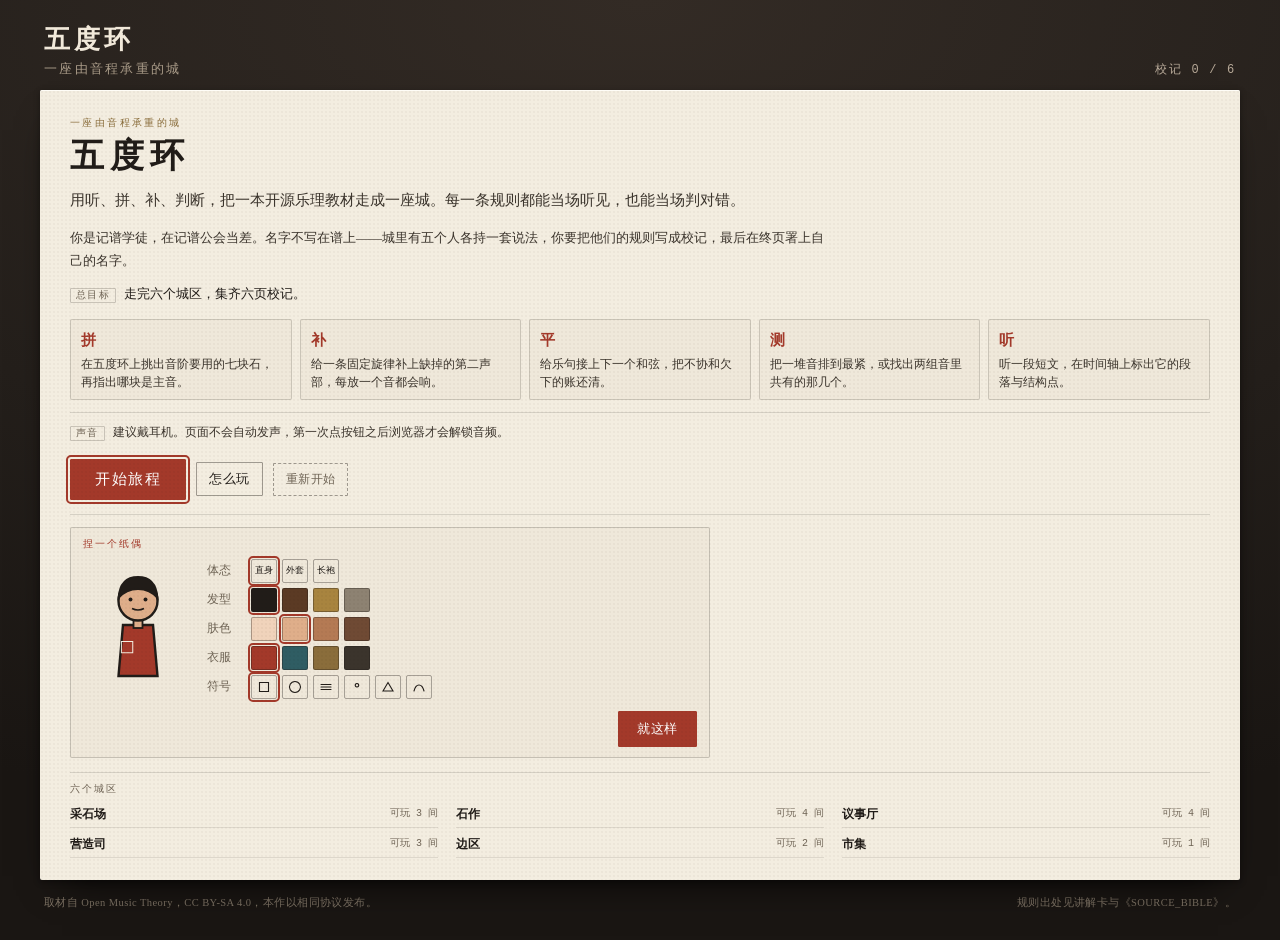
==== commit 3a4607dd: "Merge main into delivery branch before final merge main 在 PR #1 合并后前进了两个提交（另一款游戏的 PR #2 与 GitHub Pag" ====
--- a/games/fifths-ring/app/index.html
+++ b/games/fifths-ring/app/index.html
@@ -4,7 +4,7 @@
 <meta charset="utf-8">
 <meta name="viewport" content="width=device-width, initial-scale=1">
 <title>五度环 · 一座由音程承重的城</title>
-<link rel="stylesheet" href="styles.css?v=35">
+<link rel="stylesheet" href="styles.css?v=27">
 </head>
 <body>
 <div class="desk">
@@ -15,15 +15,6 @@
       <p class="subtitle">一座由音程承重的城</p>
     </div>
     <div class="masthead-right">
-      <button class="audio-chip" id="audioChip" type="button" data-audio-state="undetected">
-        <svg viewBox="0 0 24 24" width="16" height="16" aria-hidden="true">
-          <path d="M4 9h3l4-3v12l-4-3H4z" fill="none" stroke="currentColor" stroke-width="1.6" stroke-linejoin="round"/>
-          <path class="audio-wave" d="M15 9.5a3.5 3.5 0 0 1 0 5" fill="none" stroke="currentColor" stroke-width="1.6" stroke-linecap="round"/>
-          <path class="audio-wave2" d="M17.4 7.2a7 7 0 0 1 0 9.6" fill="none" stroke="currentColor" stroke-width="1.6" stroke-linecap="round"/>
-        </svg>
-        <span id="audioChipText">声音·待启用</span>
-      </button>
-      <span id="audioLive" class="sr-only" aria-live="polite"></span>
       <div class="seal-count">校记 <span id="sealCount">0</span> / <span id="sealTotal">6</span></div>
       <button class="btn btn-quiet" id="btnLanding" type="button" hidden>首页</button>
       <button class="btn btn-quiet" id="btnBackMap" type="button" hidden>回到环城</button>
@@ -84,7 +75,6 @@
         <div class="paper-meta">十二块石 · 六城区</div>
       </div>
       <div class="ring-host" id="cityHost"></div>
-      <div class="city-audio" id="cityAudio"></div>
       <div class="city-note">相邻两块石相差一个纯五度。城区越往外，常音越弱。</div>
     </section>
     <aside class="margin-col">
@@ -128,40 +118,12 @@
     </aside>
   </main>
 
-
-  <div class="veil warmup" id="warmupVeil" hidden>
-    <div class="sheet" role="dialog" aria-modal="true" aria-labelledby="warmupTitle">
-      <div class="sheet-eyebrow">第一课</div>
-      <h2 id="warmupTitle">先听</h2>
-      <p class="warmup-lead">这一屏不用答什么。点石头，听声音。</p>
-      <div class="warmup-ring" id="warmupRing"></div>
-      <p class="warmup-hint" id="warmupHint">点一块石头，听听它。</p>
-      <div class="sheet-actions">
-        <button class="btn btn-ink" id="warmupDone" type="button">记下了</button>
-        <button class="btn btn-quiet" id="warmupSkip" type="button">跳过</button>
-      </div>
-    </div>
-  </div>
-
   <div class="veil" id="veil" hidden>
     <div class="sheet" role="dialog" aria-modal="true" aria-labelledby="verdictTitle">
       <div class="sheet-eyebrow" id="verdictEyebrow">校毕</div>
       <h2 id="verdictTitle">—</h2>
       <div id="verdictBody"></div>
       <div class="sheet-actions" id="sheetActions"></div>
-    </div>
-  </div>
-
-
-  <div class="veil" id="audioVeil" hidden>
-    <div class="sheet" role="dialog" aria-modal="true" aria-labelledby="audioTitle">
-      <div class="sheet-eyebrow">声音</div>
-      <h2 id="audioTitle">声音状态与诊断</h2>
-      <div id="audioBody"></div>
-      <div class="sheet-actions" id="audioActions"></div>
-      <div class="sheet-actions">
-        <button class="btn" id="audioClose" type="button">关闭</button>
-      </div>
     </div>
   </div>
 
@@ -181,7 +143,6 @@
     <span>规则出处见讲解卡与《SOURCE_BIBLE》。</span>
   </footer>
 </div>
-<div class="diploma" id="diplomaHost"></div>
-<script src="game.js?v=35"></script>
+<script src="game.js?v=27"></script>
 </body>
 </html>
--- a/games/fifths-ring/app/styles.css
+++ b/games/fifths-ring/app/styles.css
@@ -558,101 +558,3 @@
 .panel-identity .mark-slot{border-color:rgba(243,237,224,.22);color:rgba(243,237,224,.3)}
 .panel-identity .mark-slot.is-on{border-color:rgba(224,185,166,.6);color:#e0b9a6;background:rgba(224,185,166,.12)}
 .dp-name{color:#f0e8da}
-
-/* 随机化身：次要操作，不抢主 CTA */
-.avatar-actions{display:flex;gap:6px;flex-wrap:wrap;margin-top:2px}
-.btn-mini{font-size:11.5px;padding:4px 9px;letter-spacing:.02em}
-
-/* ================= 节奏桥梁 ================= */
-.rhythm-host{display:flex;flex-direction:column;gap:10px;margin:4px 0 10px}
-.rb-row{border:1px solid rgba(33,28,24,.2);border-radius:2px;padding:8px 10px;background:rgba(231,223,205,.28)}
-.rb-row.is-active{border-color:var(--ochre);box-shadow:inset 0 0 0 1px rgba(163,57,42,.22)}
-.rb-head{display:flex;justify-content:space-between;font-size:12px;margin-bottom:6px;color:var(--ink)}
-.rb-left{font-family:var(--mono);font-size:11px;color:var(--ink-soft)}
-.rb-left.is-full{color:var(--indigo)}
-.rb-left.is-over{color:var(--ochre)}
-.rb-track{position:relative;display:flex;height:36px;background:rgba(33,28,24,.05);border:1px solid rgba(33,28,24,.18);overflow:hidden;cursor:pointer}
-.rb-div{position:absolute;top:0;bottom:0;width:1px;background:rgba(33,28,24,.35)}
-.rb-plank{flex:0 0 auto;display:flex;align-items:center;justify-content:center;border-right:1px solid rgba(243,237,224,.6);background:rgba(163,57,42,.16);font-family:var(--mono);font-size:10px;color:var(--ink);overflow:hidden}
-.rb-plank.is-rest{background:repeating-linear-gradient(45deg, rgba(111,100,85,.14), rgba(111,100,85,.14) 4px, transparent 4px, transparent 8px);color:var(--ink-soft)}
-.rb-empty{position:absolute;left:0;right:0;top:50%;transform:translateY(-50%);text-align:center;font-size:11px;color:rgba(111,100,85,.7);pointer-events:none}
-.rhythm-palette{display:flex;flex-direction:column;gap:6px;margin-bottom:6px}
-.rp-row{display:flex;gap:6px;align-items:center;flex-wrap:wrap}
-.rp-label{font-family:var(--mono);font-size:9.5px;letter-spacing:.16em;color:var(--ink-soft);min-width:30px}
-.rp-tile{font-family:var(--serif);font-size:12px;padding:6px 8px;border:1px solid rgba(33,28,24,.35);background:transparent;border-radius:2px;cursor:pointer;color:var(--ink)}
-.rp-tile:hover{background:rgba(33,28,24,.06)}
-.rp-tile:active{transform:translateY(1px)}
-.rp-tile.is-rest{border-style:dashed;color:var(--ink-soft)}
-
-/* ================= 声音状态与诊断 ================= */
-.masthead-right{display:flex;align-items:center;gap:10px;flex-wrap:wrap;justify-content:flex-end}
-.audio-chip{
-  display:inline-flex;align-items:center;gap:6px;background:transparent;
-  border:1px solid rgba(243,237,224,.22);color:#e6dccb;border-radius:2px;
-  padding:4px 8px;font-family:var(--serif);font-size:11px;cursor:pointer;letter-spacing:.04em;
-}
-.audio-chip:hover{background:rgba(243,237,224,.08)}
-.audio-chip:focus-visible{outline:2px solid #e0b9a6;outline-offset:2px}
-.audio-chip .audio-wave,.audio-chip .audio-wave2{opacity:.25}
-.audio-chip[data-audio-state="ready"]{border-color:rgba(127,176,173,.6);color:#9fd0cc}
-.audio-chip[data-audio-state="ready"] .audio-wave,.audio-chip[data-audio-state="ready"] .audio-wave2{opacity:1}
-.audio-chip[data-audio-state="suspended"],.audio-chip[data-audio-state="failed"],
-.audio-chip[data-audio-state="unsupported"]{border-color:rgba(224,185,166,.5);color:#e0b9a6}
-.audio-state-line{font-weight:600;font-size:13.5px;margin:0 0 6px;color:#211c18}
-.audio-note{font-size:12px;line-height:1.7;color:#3b342c;margin:0 0 8px}
-.audio-facts{display:grid;grid-template-columns:auto 1fr;gap:4px 16px;font-family:var(--mono);font-size:11.5px;margin:10px 0;color:#3b342c}
-.audio-facts dt{color:var(--ink-soft)}
-.audio-facts dd{margin:0}
-.audio-ask{margin:10px 0 6px;font-size:12.5px;color:#3b342c}
-.audio-heard{display:flex;gap:8px;margin-bottom:8px}
-.audio-tips{font-size:12px;line-height:1.85;color:#3b342c;padding-left:18px;margin:6px 0 10px}
-.audio-diag-box{width:100%;height:120px;font-family:var(--mono);font-size:11px;margin-top:8px;border:1px solid rgba(33,28,24,.3);border-radius:2px;padding:6px}
-.sr-only{position:absolute;width:1px;height:1px;padding:0;margin:-1px;overflow:hidden;clip:rect(0 0 0 0);white-space:nowrap;border:0}
-
-/* ================= 试音浮层 ================= */
-.warmup .sheet{max-width:540px}
-.warmup-lead{margin:0 0 6px;font-size:13.5px;line-height:1.7;color:#3b342c}
-.warmup-ring{display:flex;justify-content:center;margin:4px 0}
-.warmup-ring svg{max-width:330px;width:100%;height:auto}
-.warmup-hint{text-align:center;font-size:12.5px;color:var(--ink-soft);min-height:20px;margin:2px 0 10px}
-
-/* ================= 触控目标 ≥44px ================= */
-.btn{min-height:44px}
-.pitch{min-height:44px}
-.rp-tile{min-height:44px;min-width:56px}
-.chord-opt{min-height:48px}
-.form-chip{min-height:44px}
-.room-row{min-height:44px}
-.swatch{min-height:44px;min-width:44px}
-.audio-chip{min-height:44px;padding-top:8px;padding-bottom:8px}
-.rb-track{height:44px}
-
-/* ================= 常音与首差 ================= */
-.city-audio{display:flex;align-items:center;gap:10px;flex-wrap:wrap;justify-content:center;margin:2px 0 10px}
-.city-audio-note{font-size:11.5px;color:var(--ink-soft)}
-.note-head.is-diff{stroke:var(--ochre);stroke-width:3.4}
-.rb-row.is-diff{border-color:var(--ochre);box-shadow:inset 0 0 0 2px rgba(163,57,42,.28)}
-.chord-opt.is-diff{border-width:2px;border-color:var(--ochre)}
-
-/* ================= 校记页 ================= */
-.diploma{display:none}
-.diploma-page{
-  width:180mm;min-height:250mm;margin:0 auto;padding:18mm 16mm;
-  background:#fff;color:#211c18;font-family:"Songti SC","Iowan Old Style",Georgia,serif;
-}
-.diploma-page h1{font-size:24px;letter-spacing:.2em;margin:0 0 4px;font-weight:600}
-.diploma-page .d-sub{font-family:ui-monospace,monospace;font-size:10px;letter-spacing:.2em;color:#6f6455;margin-bottom:14px}
-.diploma-page .d-head{display:flex;gap:16px;align-items:flex-start;border-bottom:1px solid #c9b9a4;padding-bottom:12px;margin-bottom:12px}
-.diploma-page .d-name{font-size:20px;letter-spacing:.2em;border-bottom:1px solid #a3392a;padding-bottom:3px;display:inline-block;margin-top:6px}
-.diploma-page .d-marks{display:flex;flex-wrap:wrap;gap:10px 18px;margin:12px 0}
-.diploma-page .d-mark{display:flex;align-items:center;gap:6px;font-size:12px;color:#9a8b78}
-.diploma-page .d-mark.is-on{color:#a3392a}
-.diploma-page .d-mark i{font-style:normal;font-size:10px}
-.diploma-page ul{list-style:none;padding:0;margin:6px 0 0;font-size:12px;line-height:1.9;color:#3b342c}
-.diploma-page .d-foot{margin-top:18px;padding-top:8px;border-top:1px solid #c9b9a4;font-size:10px;color:#7a6c5c;line-height:1.7}
-@media print{
-  .desk{display:none !important}
-  .diploma{display:block !important}
-  .diploma-page{margin:0;box-shadow:none}
-  @page{size:A4;margin:0}
-}
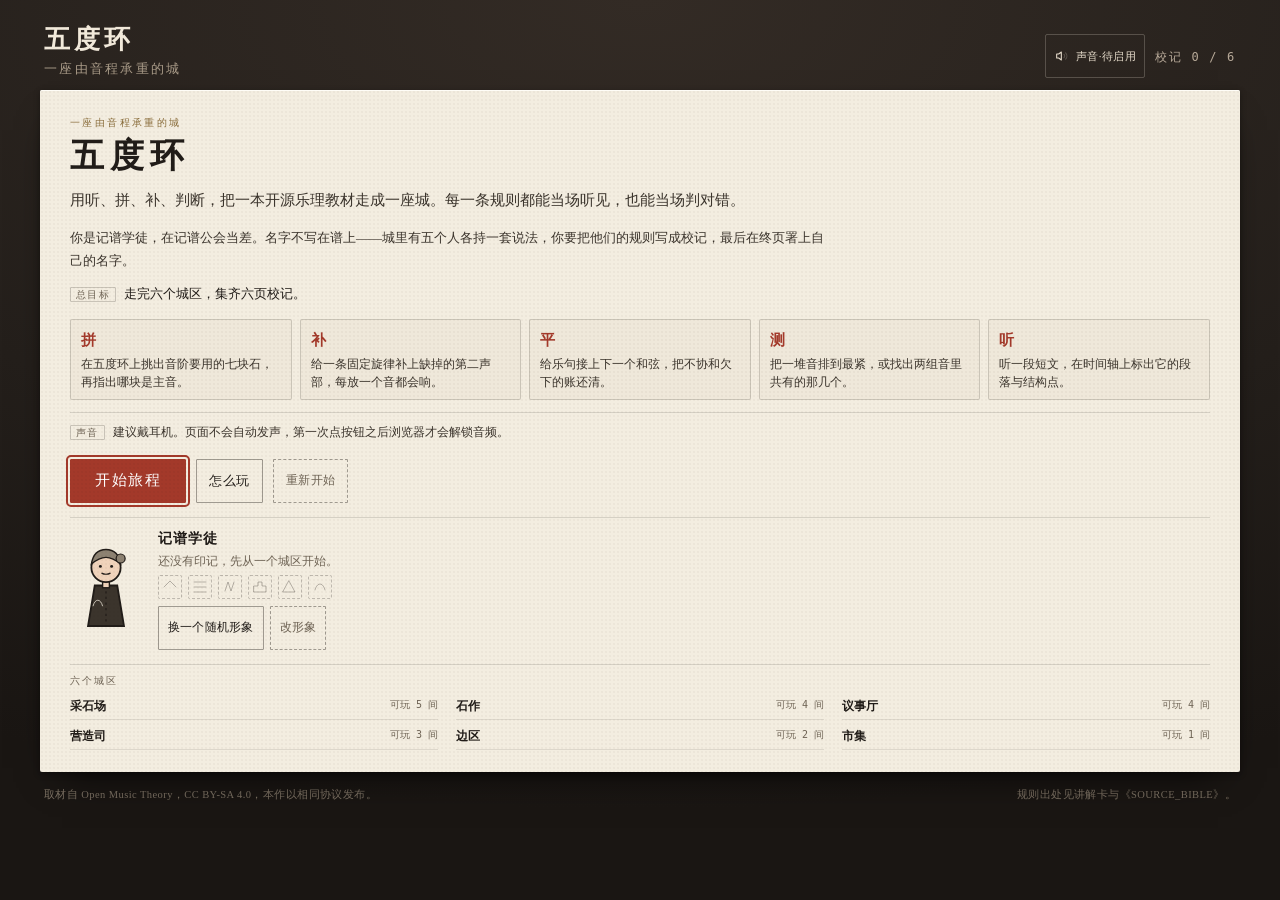
==== commit 587ad78f: "feat(fifths-ring): 掌握度三档与三关复习巡演 - 掌握度按证据判定：理解=有提示或违规，熟练=零提示零违规，迁移=巡演零提示零违规；只升不降、一次一层 - 三关巡演：薄弱/熟练/跨域" ====
--- a/games/fifths-ring/app/index.html
+++ b/games/fifths-ring/app/index.html
@@ -4,7 +4,7 @@
 <meta charset="utf-8">
 <meta name="viewport" content="width=device-width, initial-scale=1">
 <title>五度环 · 一座由音程承重的城</title>
-<link rel="stylesheet" href="styles.css?v=27">
+<link rel="stylesheet" href="styles.css?v=36">
 </head>
 <body>
 <div class="desk">
@@ -15,6 +15,15 @@
       <p class="subtitle">一座由音程承重的城</p>
     </div>
     <div class="masthead-right">
+      <button class="audio-chip" id="audioChip" type="button" data-audio-state="undetected">
+        <svg viewBox="0 0 24 24" width="16" height="16" aria-hidden="true">
+          <path d="M4 9h3l4-3v12l-4-3H4z" fill="none" stroke="currentColor" stroke-width="1.6" stroke-linejoin="round"/>
+          <path class="audio-wave" d="M15 9.5a3.5 3.5 0 0 1 0 5" fill="none" stroke="currentColor" stroke-width="1.6" stroke-linecap="round"/>
+          <path class="audio-wave2" d="M17.4 7.2a7 7 0 0 1 0 9.6" fill="none" stroke="currentColor" stroke-width="1.6" stroke-linecap="round"/>
+        </svg>
+        <span id="audioChipText">声音·待启用</span>
+      </button>
+      <span id="audioLive" class="sr-only" aria-live="polite"></span>
       <div class="seal-count">校记 <span id="sealCount">0</span> / <span id="sealTotal">6</span></div>
       <button class="btn btn-quiet" id="btnLanding" type="button" hidden>首页</button>
       <button class="btn btn-quiet" id="btnBackMap" type="button" hidden>回到环城</button>
@@ -75,6 +84,8 @@
         <div class="paper-meta">十二块石 · 六城区</div>
       </div>
       <div class="ring-host" id="cityHost"></div>
+      <div class="city-audio" id="cityAudio"></div>
+      <div class="tour-host" id="tourHost"></div>
       <div class="city-note">相邻两块石相差一个纯五度。城区越往外，常音越弱。</div>
     </section>
     <aside class="margin-col">
@@ -88,6 +99,7 @@
 
   <main class="board" id="viewRoom" hidden>
     <section class="paper" aria-label="工作页">
+      <div class="tour-bar" id="tourBar" hidden></div>
       <div class="paper-head">
         <h2 id="roomTitle">—</h2>
         <div class="paper-meta" id="roomMeta">—</div>
@@ -118,12 +130,40 @@
     </aside>
   </main>
 
+
+  <div class="veil warmup" id="warmupVeil" hidden>
+    <div class="sheet" role="dialog" aria-modal="true" aria-labelledby="warmupTitle">
+      <div class="sheet-eyebrow">第一课</div>
+      <h2 id="warmupTitle">先听</h2>
+      <p class="warmup-lead">这一屏不用答什么。点石头，听声音。</p>
+      <div class="warmup-ring" id="warmupRing"></div>
+      <p class="warmup-hint" id="warmupHint">点一块石头，听听它。</p>
+      <div class="sheet-actions">
+        <button class="btn btn-ink" id="warmupDone" type="button">记下了</button>
+        <button class="btn btn-quiet" id="warmupSkip" type="button">跳过</button>
+      </div>
+    </div>
+  </div>
+
   <div class="veil" id="veil" hidden>
     <div class="sheet" role="dialog" aria-modal="true" aria-labelledby="verdictTitle">
       <div class="sheet-eyebrow" id="verdictEyebrow">校毕</div>
       <h2 id="verdictTitle">—</h2>
       <div id="verdictBody"></div>
       <div class="sheet-actions" id="sheetActions"></div>
+    </div>
+  </div>
+
+
+  <div class="veil" id="audioVeil" hidden>
+    <div class="sheet" role="dialog" aria-modal="true" aria-labelledby="audioTitle">
+      <div class="sheet-eyebrow">声音</div>
+      <h2 id="audioTitle">声音状态与诊断</h2>
+      <div id="audioBody"></div>
+      <div class="sheet-actions" id="audioActions"></div>
+      <div class="sheet-actions">
+        <button class="btn" id="audioClose" type="button">关闭</button>
+      </div>
     </div>
   </div>
 
@@ -143,6 +183,7 @@
     <span>规则出处见讲解卡与《SOURCE_BIBLE》。</span>
   </footer>
 </div>
-<script src="game.js?v=27"></script>
+<div class="diploma" id="diplomaHost"></div>
+<script src="game.js?v=36"></script>
 </body>
 </html>
--- a/games/fifths-ring/app/styles.css
+++ b/games/fifths-ring/app/styles.css
@@ -558,3 +558,123 @@
 .panel-identity .mark-slot{border-color:rgba(243,237,224,.22);color:rgba(243,237,224,.3)}
 .panel-identity .mark-slot.is-on{border-color:rgba(224,185,166,.6);color:#e0b9a6;background:rgba(224,185,166,.12)}
 .dp-name{color:#f0e8da}
+
+/* 随机化身：次要操作，不抢主 CTA */
+.avatar-actions{display:flex;gap:6px;flex-wrap:wrap;margin-top:2px}
+.btn-mini{font-size:11.5px;padding:4px 9px;letter-spacing:.02em}
+
+/* ================= 节奏桥梁 ================= */
+.rhythm-host{display:flex;flex-direction:column;gap:10px;margin:4px 0 10px}
+.rb-row{border:1px solid rgba(33,28,24,.2);border-radius:2px;padding:8px 10px;background:rgba(231,223,205,.28)}
+.rb-row.is-active{border-color:var(--ochre);box-shadow:inset 0 0 0 1px rgba(163,57,42,.22)}
+.rb-head{display:flex;justify-content:space-between;font-size:12px;margin-bottom:6px;color:var(--ink)}
+.rb-left{font-family:var(--mono);font-size:11px;color:var(--ink-soft)}
+.rb-left.is-full{color:var(--indigo)}
+.rb-left.is-over{color:var(--ochre)}
+.rb-track{position:relative;display:flex;height:36px;background:rgba(33,28,24,.05);border:1px solid rgba(33,28,24,.18);overflow:hidden;cursor:pointer}
+.rb-div{position:absolute;top:0;bottom:0;width:1px;background:rgba(33,28,24,.35)}
+.rb-plank{flex:0 0 auto;display:flex;align-items:center;justify-content:center;border-right:1px solid rgba(243,237,224,.6);background:rgba(163,57,42,.16);font-family:var(--mono);font-size:10px;color:var(--ink);overflow:hidden}
+.rb-plank.is-rest{background:repeating-linear-gradient(45deg, rgba(111,100,85,.14), rgba(111,100,85,.14) 4px, transparent 4px, transparent 8px);color:var(--ink-soft)}
+.rb-empty{position:absolute;left:0;right:0;top:50%;transform:translateY(-50%);text-align:center;font-size:11px;color:rgba(111,100,85,.7);pointer-events:none}
+.rhythm-palette{display:flex;flex-direction:column;gap:6px;margin-bottom:6px}
+.rp-row{display:flex;gap:6px;align-items:center;flex-wrap:wrap}
+.rp-label{font-family:var(--mono);font-size:9.5px;letter-spacing:.16em;color:var(--ink-soft);min-width:30px}
+.rp-tile{font-family:var(--serif);font-size:12px;padding:6px 8px;border:1px solid rgba(33,28,24,.35);background:transparent;border-radius:2px;cursor:pointer;color:var(--ink)}
+.rp-tile:hover{background:rgba(33,28,24,.06)}
+.rp-tile:active{transform:translateY(1px)}
+.rp-tile.is-rest{border-style:dashed;color:var(--ink-soft)}
+
+/* ================= 声音状态与诊断 ================= */
+.masthead-right{display:flex;align-items:center;gap:10px;flex-wrap:wrap;justify-content:flex-end}
+.audio-chip{
+  display:inline-flex;align-items:center;gap:6px;background:transparent;
+  border:1px solid rgba(243,237,224,.22);color:#e6dccb;border-radius:2px;
+  padding:4px 8px;font-family:var(--serif);font-size:11px;cursor:pointer;letter-spacing:.04em;
+}
+.audio-chip:hover{background:rgba(243,237,224,.08)}
+.audio-chip:focus-visible{outline:2px solid #e0b9a6;outline-offset:2px}
+.audio-chip .audio-wave,.audio-chip .audio-wave2{opacity:.25}
+.audio-chip[data-audio-state="ready"]{border-color:rgba(127,176,173,.6);color:#9fd0cc}
+.audio-chip[data-audio-state="ready"] .audio-wave,.audio-chip[data-audio-state="ready"] .audio-wave2{opacity:1}
+.audio-chip[data-audio-state="suspended"],.audio-chip[data-audio-state="failed"],
+.audio-chip[data-audio-state="unsupported"]{border-color:rgba(224,185,166,.5);color:#e0b9a6}
+.audio-state-line{font-weight:600;font-size:13.5px;margin:0 0 6px;color:#211c18}
+.audio-note{font-size:12px;line-height:1.7;color:#3b342c;margin:0 0 8px}
+.audio-facts{display:grid;grid-template-columns:auto 1fr;gap:4px 16px;font-family:var(--mono);font-size:11.5px;margin:10px 0;color:#3b342c}
+.audio-facts dt{color:var(--ink-soft)}
+.audio-facts dd{margin:0}
+.audio-ask{margin:10px 0 6px;font-size:12.5px;color:#3b342c}
+.audio-heard{display:flex;gap:8px;margin-bottom:8px}
+.audio-tips{font-size:12px;line-height:1.85;color:#3b342c;padding-left:18px;margin:6px 0 10px}
+.audio-diag-box{width:100%;height:120px;font-family:var(--mono);font-size:11px;margin-top:8px;border:1px solid rgba(33,28,24,.3);border-radius:2px;padding:6px}
+.sr-only{position:absolute;width:1px;height:1px;padding:0;margin:-1px;overflow:hidden;clip:rect(0 0 0 0);white-space:nowrap;border:0}
+
+/* ================= 试音浮层 ================= */
+.warmup .sheet{max-width:540px}
+.warmup-lead{margin:0 0 6px;font-size:13.5px;line-height:1.7;color:#3b342c}
+.warmup-ring{display:flex;justify-content:center;margin:4px 0}
+.warmup-ring svg{max-width:330px;width:100%;height:auto}
+.warmup-hint{text-align:center;font-size:12.5px;color:var(--ink-soft);min-height:20px;margin:2px 0 10px}
+
+/* ================= 触控目标 ≥44px ================= */
+.btn{min-height:44px}
+.pitch{min-height:44px}
+.rp-tile{min-height:44px;min-width:56px}
+.chord-opt{min-height:48px}
+.form-chip{min-height:44px}
+.room-row{min-height:44px}
+.swatch{min-height:44px;min-width:44px}
+.audio-chip{min-height:44px;padding-top:8px;padding-bottom:8px}
+.rb-track{height:44px}
+
+/* ================= 常音与首差 ================= */
+.city-audio{display:flex;align-items:center;gap:10px;flex-wrap:wrap;justify-content:center;margin:2px 0 10px}
+.city-audio-note{font-size:11.5px;color:var(--ink-soft)}
+.note-head.is-diff{stroke:var(--ochre);stroke-width:3.4}
+.rb-row.is-diff{border-color:var(--ochre);box-shadow:inset 0 0 0 2px rgba(163,57,42,.28)}
+.chord-opt.is-diff{border-width:2px;border-color:var(--ochre)}
+
+/* ================= 校记页 ================= */
+.diploma{display:none}
+.diploma-page{
+  width:180mm;min-height:250mm;margin:0 auto;padding:18mm 16mm;
+  background:#fff;color:#211c18;font-family:"Songti SC","Iowan Old Style",Georgia,serif;
+}
+.diploma-page h1{font-size:24px;letter-spacing:.2em;margin:0 0 4px;font-weight:600}
+.diploma-page .d-sub{font-family:ui-monospace,monospace;font-size:10px;letter-spacing:.2em;color:#6f6455;margin-bottom:14px}
+.diploma-page .d-head{display:flex;gap:16px;align-items:flex-start;border-bottom:1px solid #c9b9a4;padding-bottom:12px;margin-bottom:12px}
+.diploma-page .d-name{font-size:20px;letter-spacing:.2em;border-bottom:1px solid #a3392a;padding-bottom:3px;display:inline-block;margin-top:6px}
+.diploma-page .d-marks{display:flex;flex-wrap:wrap;gap:10px 18px;margin:12px 0}
+.diploma-page .d-mark{display:flex;align-items:center;gap:6px;font-size:12px;color:#9a8b78}
+.diploma-page .d-mark.is-on{color:#a3392a}
+.diploma-page .d-mark i{font-style:normal;font-size:10px}
+.diploma-page ul{list-style:none;padding:0;margin:6px 0 0;font-size:12px;line-height:1.9;color:#3b342c}
+.diploma-page .d-foot{margin-top:18px;padding-top:8px;border-top:1px solid #c9b9a4;font-size:10px;color:#7a6c5c;line-height:1.7}
+@media print{
+  .desk{display:none !important}
+  .diploma{display:block !important}
+  .diploma-page{margin:0;box-shadow:none}
+  @page{size:A4;margin:0}
+}
+
+/* ============ 复习巡演与掌握度 ============ */
+.tour-bar{
+  display:flex;align-items:center;gap:8px;flex-wrap:wrap;
+  margin:0 0 10px;padding:7px 10px;
+  border:1px solid var(--line,#d8cdbd);border-radius:2px;
+  background:rgba(255,255,255,.55);font-size:12px;color:#5a4e42;
+}
+.tour-bar-text{flex:1 1 auto;min-width:0}
+.tour-host{display:flex;align-items:center;gap:8px;flex-wrap:wrap;margin:8px 0 2px}
+.tour-counts{font-size:12px;color:#5a4e42}
+.tour-hint{font-size:12px;color:#8a7a68}
+.dp-mastery{margin:2px 0 8px;font-size:12px;color:#5a4e42}
+.verdict-mastery{
+  margin:8px 0 2px;padding:6px 10px;border-left:2px solid #7a6a56;
+  background:rgba(255,255,255,.5);font-size:12px;color:#4a4036;
+}
+.diploma-page .d-mastery{margin:10px 0 4px;font-size:11px;color:#4a4036;letter-spacing:.02em}
+@media (max-width:520px){
+  .tour-bar{font-size:11px}
+  .tour-bar .btn{min-height:36px}
+}
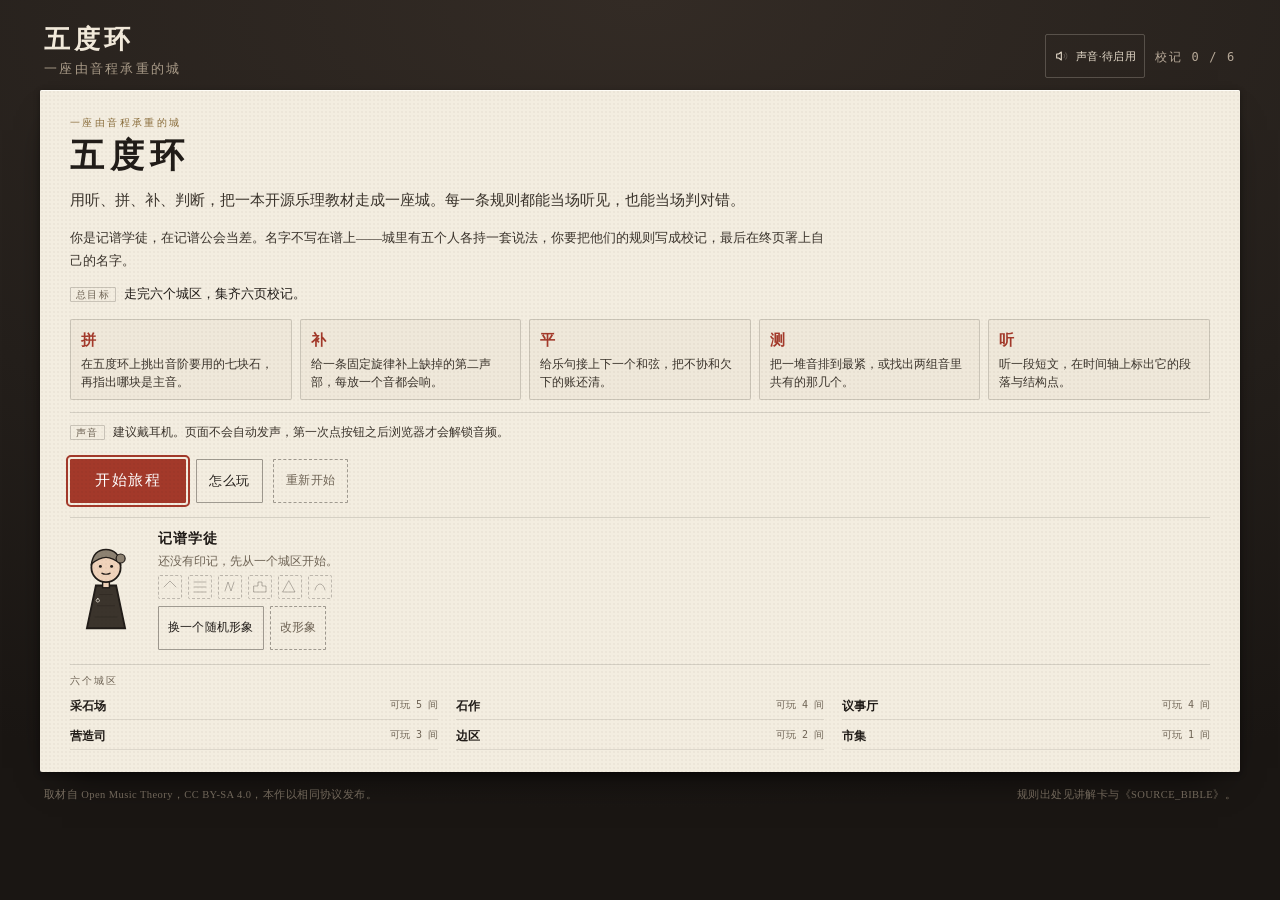
==== commit 04b84950: "feat(fifths-ring): 我的校记档案页 MVP - 地图与终页入口，空态说明 - 按掌握层级分栏，显示任务/我做的/提示/修正/迁移状态，缺失写未记录 - 城区与层级筛选、再练入口（不改" ====
--- a/games/fifths-ring/app/index.html
+++ b/games/fifths-ring/app/index.html
@@ -4,7 +4,7 @@
 <meta charset="utf-8">
 <meta name="viewport" content="width=device-width, initial-scale=1">
 <title>五度环 · 一座由音程承重的城</title>
-<link rel="stylesheet" href="styles.css?v=36">
+<link rel="stylesheet" href="styles.css?v=37">
 </head>
 <body>
 <div class="desk">
@@ -86,6 +86,7 @@
       <div class="ring-host" id="cityHost"></div>
       <div class="city-audio" id="cityAudio"></div>
       <div class="tour-host" id="tourHost"></div>
+      <div class="archive-entry" id="archiveEntry"></div>
       <div class="city-note">相邻两块石相差一个纯五度。城区越往外，常音越弱。</div>
     </section>
     <aside class="margin-col">
@@ -95,6 +96,17 @@
         <span>角色与环城为虚构设定。</span>
       </div>
     </aside>
+  </main>
+
+  <main class="board archive" id="viewArchive" hidden>
+    <section class="paper archive-paper" aria-label="我的校记档案">
+      <div class="paper-head">
+        <h2>我的校记档案</h2>
+        <div class="paper-meta" id="archiveMeta">—</div>
+      </div>
+      <div id="archiveBody"></div>
+      <div class="controls" id="archiveActions"></div>
+    </section>
   </main>
 
   <main class="board" id="viewRoom" hidden>
@@ -184,6 +196,6 @@
   </footer>
 </div>
 <div class="diploma" id="diplomaHost"></div>
-<script src="game.js?v=36"></script>
+<script src="game.js?v=37"></script>
 </body>
 </html>
--- a/games/fifths-ring/app/styles.css
+++ b/games/fifths-ring/app/styles.css
@@ -678,3 +678,56 @@
   .tour-bar{font-size:11px}
   .tour-bar .btn{min-height:36px}
 }
+
+.mission-plain{
+  margin:6px 0 2px;padding:7px 10px;border-left:2px solid #b9a88f;
+  background:rgba(255,255,255,.5);font-size:12px;line-height:1.65;color:#4a4036;
+}
+.fault-note{
+  margin:0 0 6px;padding:6px 9px;border-left:2px solid #a9502c;
+  background:rgba(255,255,255,.5);font-size:12px;line-height:1.65;color:#5a3a2c;
+}
+.diploma-page.room-card h1{font-size:19px}
+
+/* 结算里的纪念卡 */
+.card-offer{margin:12px 0 4px;padding:10px 12px;border:1px solid var(--line,#d8cdbd);border-radius:2px;background:rgba(255,255,255,.55)}
+.card-note{margin:0 0 8px;font-size:12px;line-height:1.65;color:#4a4036}
+.card-actions{display:flex;flex-wrap:wrap;gap:8px;align-items:center}
+.card-status{flex:1 1 100%;margin:6px 0 0;font-size:12px;line-height:1.6;color:#2f6a59}
+.card-preview{margin-top:10px;border-top:1px dashed #c9b9a4;padding-top:10px;overflow-x:auto}
+.card-preview .diploma-page{margin:0 auto;width:100%;max-width:680px;min-height:0;box-sizing:border-box;box-shadow:none;border:1px solid #c9b9a4}
+@media (max-width:900px){
+  .card-preview{overflow-x:hidden}
+  .card-preview .diploma-page{max-width:100%;padding:8mm;box-sizing:border-box}
+  .card-preview .diploma-page h1{font-size:18px}
+  .card-preview .d-head{gap:10px}
+}
+@media (max-width:520px){
+  .card-preview .diploma-page{padding:6mm}
+  .card-preview .diploma-page h1{font-size:16px}
+  .card-preview .d-head svg{width:56px;height:84px}
+}
+
+.room-card .d-row{display:flex;gap:10px;margin:8px 0;font-size:12px;line-height:1.7}
+.room-card .d-k{flex:0 0 62px;color:#7a6c5c;letter-spacing:.08em}
+.room-card .d-v{flex:1 1 auto;color:#211c18;word-break:break-word}
+.room-card .d-hint{display:block;font-style:normal;color:#8a7a68;font-size:11px;margin-top:2px}
+.room-card .d-verdict{margin-left:auto;text-align:right;font-size:11px;color:#7a6c5c}
+.room-card .d-verdict b{display:block;font-size:15px;color:#a3392a;letter-spacing:.1em}
+
+/* 我的校记档案 */
+.archive-entry{display:flex;align-items:center;gap:8px;flex-wrap:wrap;margin:8px 0 2px}
+.archive-paper{max-width:var(--paper-w,760px)}
+.archive-filter{display:flex;gap:8px;flex-wrap:wrap;margin:8px 0 12px}
+.archive-filter select{min-height:36px;font-size:12px;padding:4px 8px;border:1px solid var(--line,#d8cdbd);border-radius:2px;background:#fff}
+.archive-sec{margin:14px 0}
+.archive-sec h3{font-size:13px;letter-spacing:.08em;margin:0 0 8px;color:#5a4e42}
+.archive-card{border:1px solid var(--line,#d8cdbd);border-radius:2px;padding:9px 11px;margin:0 0 8px;background:rgba(255,255,255,.55)}
+.archive-card-title{font-size:13px;margin-bottom:3px}
+.archive-card-meta{font-size:11px;color:#7a6c5a;margin-bottom:4px}
+.archive-card-sum{font-size:12px;line-height:1.6;color:#3b342c;margin-bottom:6px;word-break:break-word}
+.archive-empty,.archive-note{font-size:12px;line-height:1.7;color:#6f6252;padding:10px 12px;border:1px dashed #c9b9a4;border-radius:2px}
+@media (max-width:520px){
+  .archive-card{padding:8px}
+  .archive-filter select{flex:1 1 46%}
+}
